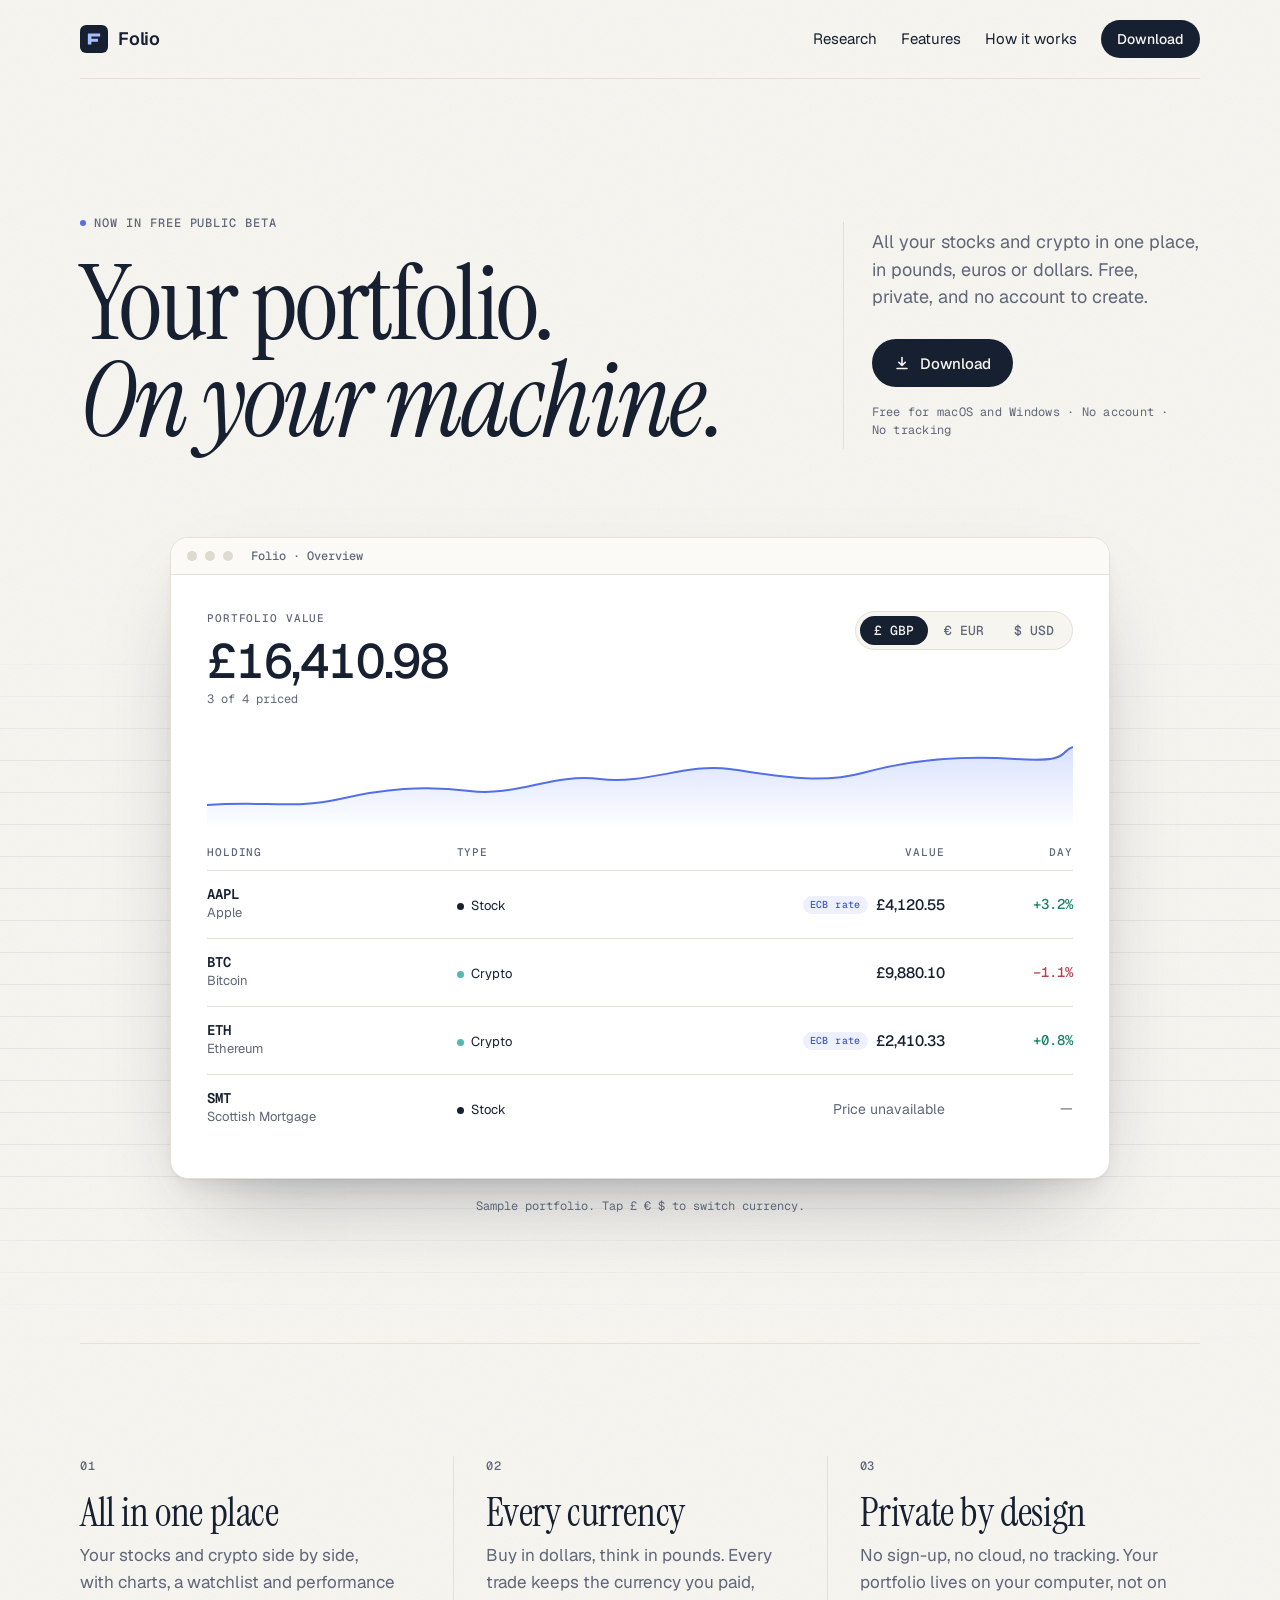
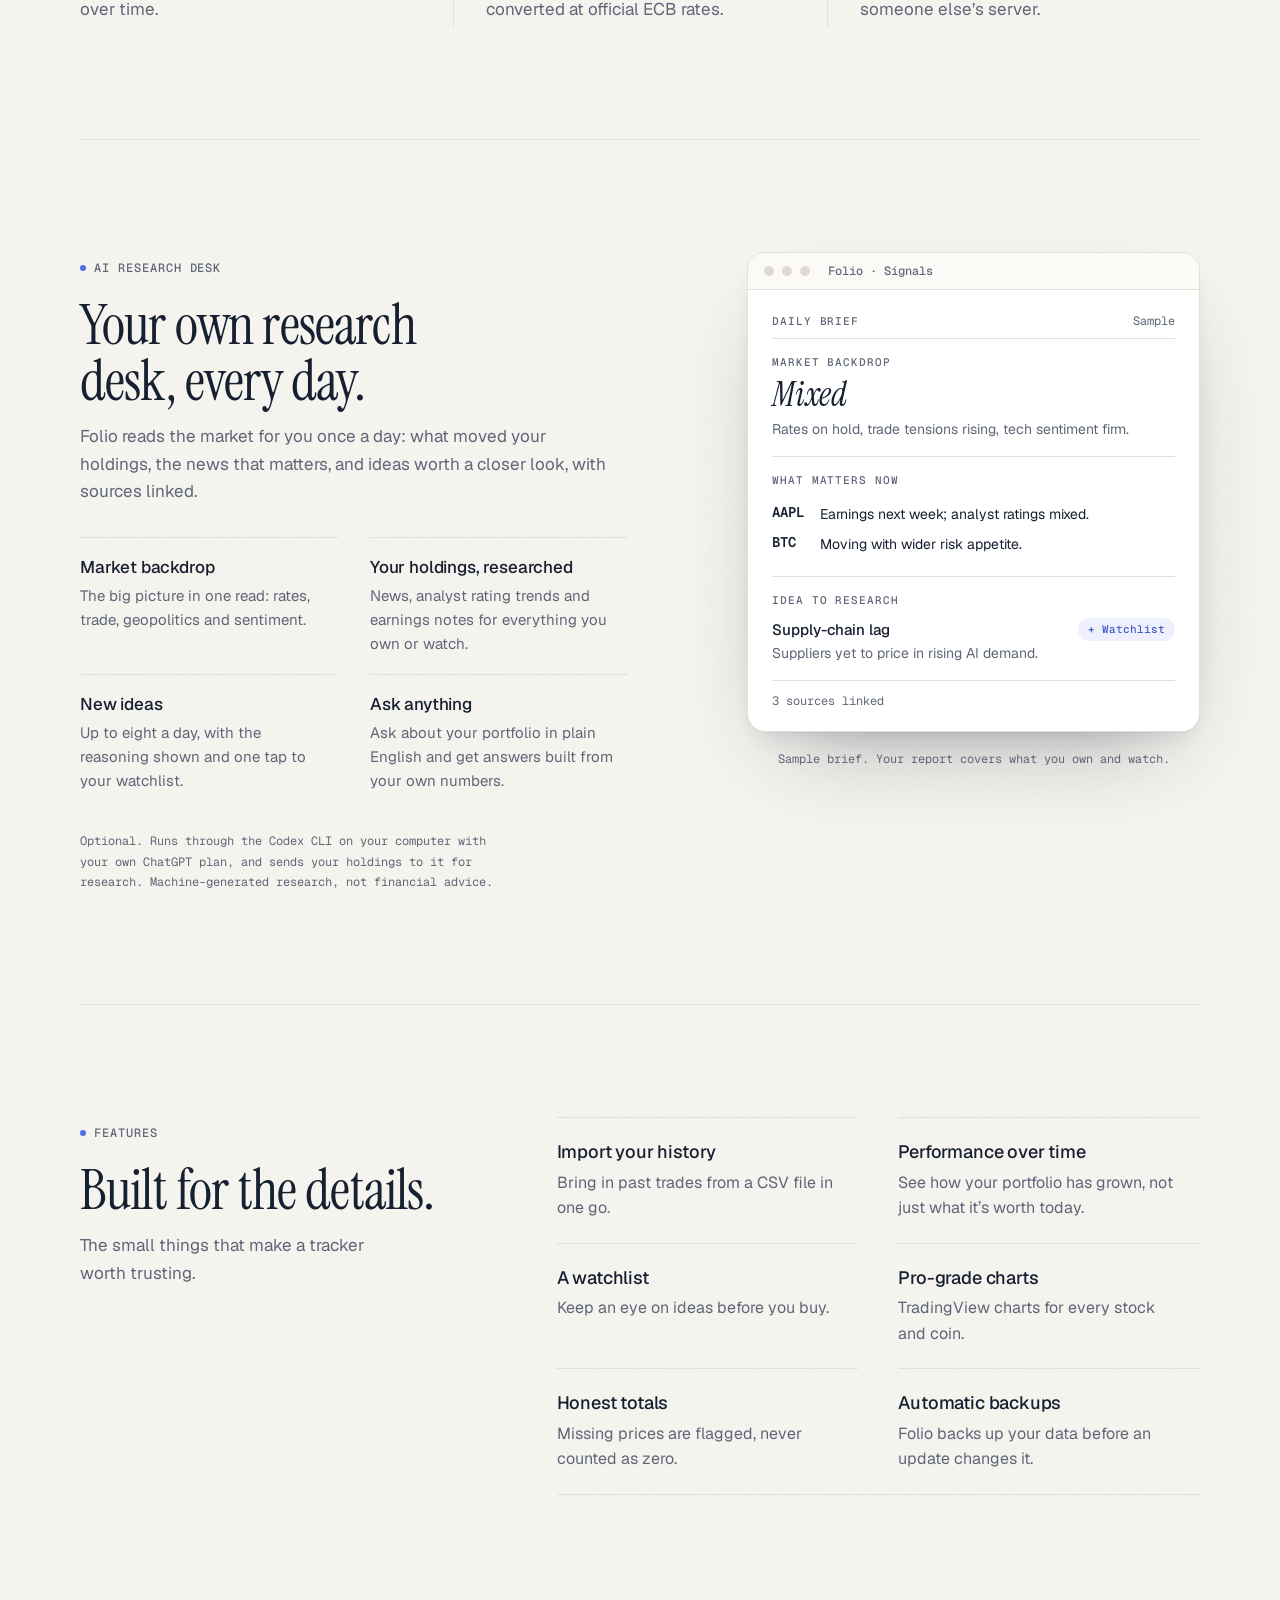
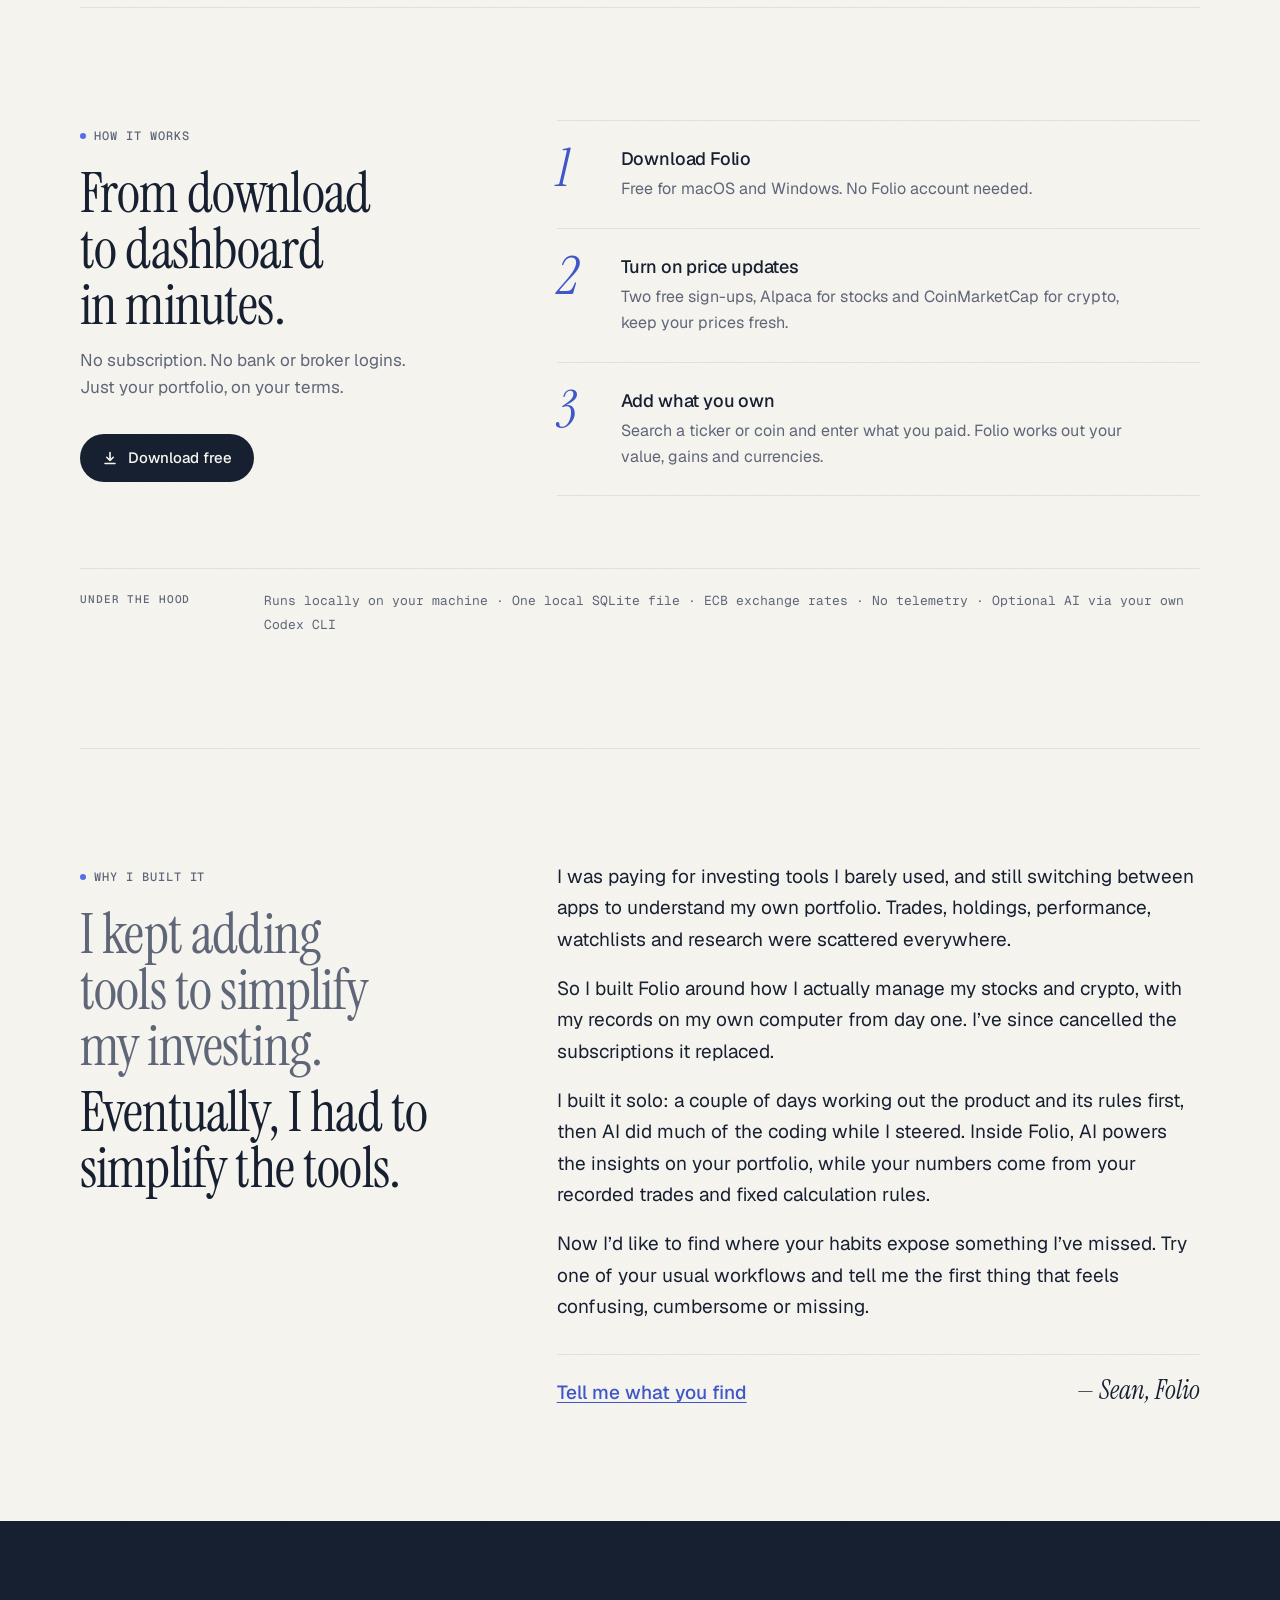
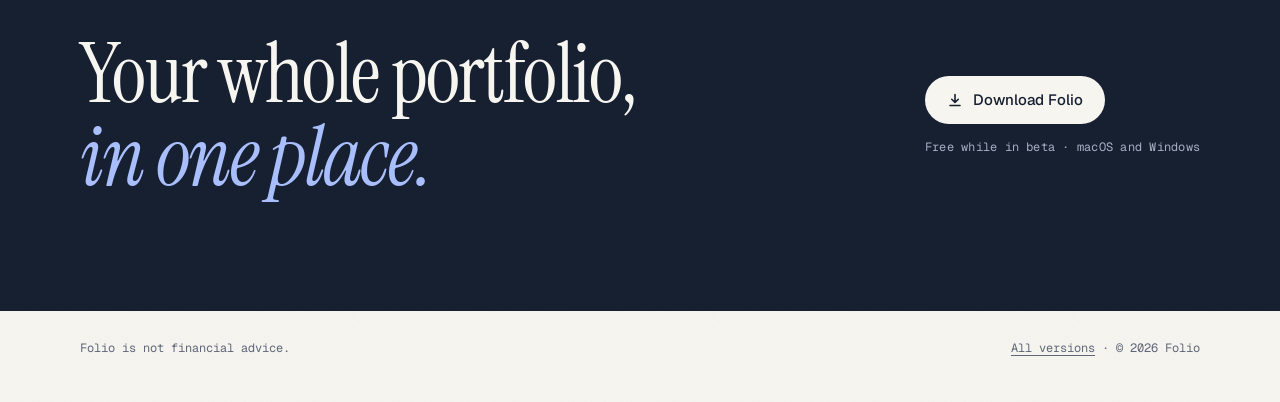
==== index.html @ 6aa5f730 "Add Folio website" ====
<!doctype html>
<html lang="en">
  <head>
    <meta charset="utf-8" />
    <meta name="viewport" content="width=device-width, initial-scale=1" />
    <title>Folio · Free stock and crypto portfolio tracker</title>
    <meta
      name="description"
      content="Track all your stocks and crypto in one place, in pounds, euros or dollars, with optional daily AI research. A free, private desktop app for macOS and Windows. No account needed."
    />
    <meta name="theme-color" content="#f7f5f0" />
    <meta property="og:type" content="website" />
    <meta
      property="og:title"
      content="Folio · Free stock and crypto portfolio tracker"
    />
    <meta
      property="og:description"
      content="All your stocks and crypto in one place, in pounds, euros or dollars. Free, private, and no account to create."
    />
    <link rel="icon" href="assets/icon.svg" type="image/svg+xml" />
    <link rel="apple-touch-icon" href="assets/icon-192.png" />
    <link
      rel="preload"
      href="assets/fonts/instrument-serif-400.woff2"
      as="font"
      type="font/woff2"
      crossorigin
    />
    <link rel="stylesheet" href="assets/site.css" />
    <script type="module" src="assets/site.js"></script>
  </head>
  <body>
    <a class="skip" href="#main">Skip to content</a>

    <header class="wrap nav">
      <a class="brand" href="./" aria-label="Folio home">
        <svg viewBox="0 0 512 512" aria-hidden="true">
          <rect width="512" height="512" rx="112" fill="#172031" />
          <path d="M144 356V156h224v56H208v40h120v56H208v48z" fill="#a9befd" />
        </svg>
        <span>Folio</span>
      </a>
      <nav class="nav-links" aria-label="Main">
        <a class="nav-optional" href="#research">Research</a>
        <a class="nav-optional" href="#features">Features</a>
        <a href="#how">How it works</a>
        <a class="btn btn-sm" href="download/">Download</a>
      </nav>
    </header>

    <main id="main">
      <section class="wrap hero" aria-labelledby="hero-title">
        <div class="hero-copy">
          <p class="eyebrow">Now in free public beta</p>
          <h1 class="hero-title" id="hero-title">
            Your portfolio.<br /><em>On your machine.</em>
          </h1>
        </div>
        <div class="hero-side">
          <p class="lede">
            All your stocks and crypto in one place, in pounds, euros or
            dollars. Free, private, and no account to create.
          </p>
          <div data-cta>
            <div class="cta">
              <a class="btn" href="download/" data-cta-primary>
                <svg viewBox="0 0 16 16" aria-hidden="true">
                  <path d="M8 2.5v8m0 0 3.25-3.25M8 10.5 4.75 7.25M3 13.5h10" />
                </svg>
                <span data-cta-label>Download</span>
              </a>
              <a class="cta-alt" href="download/" data-cta-alt hidden
                >Also on Windows</a
              >
            </div>
            <p class="cta-note">
              Free for macOS and Windows · No account · No tracking
            </p>
            <p class="cta-hint" data-cta-hint="mac" hidden>
              Downloading. The first time, macOS asks you to confirm.
              <a href="download/#first-launch">See how</a>
            </p>
            <p class="cta-hint" data-cta-hint="windows" hidden>
              Downloading. The first time, Windows asks you to confirm.
              <a href="download/#first-launch">See how</a>
            </p>
          </div>
          <p class="mobile-note" data-mobile-note hidden>
            Folio is a desktop app. Open this page on your Mac or PC to
            download.
          </p>
        </div>
      </section>

      <section
        class="showcase"
        aria-label="Folio overview with a sample portfolio"
      >
        <div class="wrap">
          <figure class="figure" data-replica>
            <div class="replica">
              <div class="replica-bar" aria-hidden="true">
                <i></i><i></i><i></i><span>Folio · Overview</span>
              </div>
              <div class="replica-body">
                <div class="replica-head">
                  <div>
                    <p class="label">Portfolio value</p>
                    <p class="total" data-total aria-live="polite">
                      £16,410.98
                    </p>
                    <p class="priced">3 of 4 priced</p>
                  </div>
                  <div
                    class="switch"
                    role="group"
                    aria-label="Display currency"
                    data-switch
                    hidden
                  >
                    <button
                      type="button"
                      data-currency="GBP"
                      aria-pressed="true"
                    >
                      £ GBP
                    </button>
                    <button
                      type="button"
                      data-currency="EUR"
                      aria-pressed="false"
                    >
                      € EUR
                    </button>
                    <button
                      type="button"
                      data-currency="USD"
                      aria-pressed="false"
                    >
                      $ USD
                    </button>
                  </div>
                </div>
                <svg
                  class="spark"
                  viewBox="0 0 600 96"
                  preserveAspectRatio="none"
                  aria-hidden="true"
                >
                  <defs>
                    <linearGradient id="spark-fill" x1="0" y1="0" x2="0" y2="1">
                      <stop
                        offset="0"
                        stop-color="#a9befd"
                        stop-opacity="0.45"
                      />
                      <stop offset="1" stop-color="#a9befd" stop-opacity="0" />
                    </linearGradient>
                  </defs>
                  <path
                    d="M0 72 C40 68 62 76 92 66 S150 52 182 58 S240 40 272 46 S332 30 362 36 S424 52 454 40 S520 22 560 26 S590 18 600 14 L600 96 L0 96 Z"
                    fill="url(#spark-fill)"
                  />
                  <path
                    class="spark-line"
                    d="M0 72 C40 68 62 76 92 66 S150 52 182 58 S240 40 272 46 S332 30 362 36 S424 52 454 40 S520 22 560 26 S590 18 600 14"
                  />
                </svg>
                <table class="holdings">
                  <caption class="visually-hidden">
                    Sample holdings
                  </caption>
                  <thead>
                    <tr>
                      <th scope="col">Holding</th>
                      <th scope="col" class="col-type">Type</th>
                      <th scope="col" class="num">Value</th>
                      <th scope="col" class="num">Day</th>
                    </tr>
                  </thead>
                  <tbody>
                    <tr data-row data-gbp="4120.55" data-paid="USD">
                      <td>
                        <span class="sym">AAPL</span
                        ><span class="name">Apple</span>
                      </td>
                      <td class="col-type"><span class="badge">Stock</span></td>
                      <td class="num">
                        <span class="ecb" data-ecb>ECB rate</span
                        ><span class="value" data-value>£4,120.55</span>
                      </td>
                      <td class="num up">+3.2%</td>
                    </tr>
                    <tr data-row data-gbp="9880.10" data-paid="GBP">
                      <td>
                        <span class="sym">BTC</span
                        ><span class="name">Bitcoin</span>
                      </td>
                      <td class="col-type">
                        <span class="badge crypto">Crypto</span>
                      </td>
                      <td class="num">
                        <span class="ecb" data-ecb hidden>ECB rate</span
                        ><span class="value" data-value>£9,880.10</span>
                      </td>
                      <td class="num down">−1.1%</td>
                    </tr>
                    <tr data-row data-gbp="2410.33" data-paid="EUR">
                      <td>
                        <span class="sym">ETH</span
                        ><span class="name">Ethereum</span>
                      </td>
                      <td class="col-type">
                        <span class="badge crypto">Crypto</span>
                      </td>
                      <td class="num">
                        <span class="ecb" data-ecb>ECB rate</span
                        ><span class="value" data-value>£2,410.33</span>
                      </td>
                      <td class="num up">+0.8%</td>
                    </tr>
                    <tr data-row data-paid="GBP">
                      <td>
                        <span class="sym">SMT</span
                        ><span class="name">Scottish Mortgage</span>
                      </td>
                      <td class="col-type"><span class="badge">Stock</span></td>
                      <td class="num">
                        <span class="unknown">Price unavailable</span>
                      </td>
                      <td class="num muted">—</td>
                    </tr>
                  </tbody>
                </table>
              </div>
            </div>
            <figcaption class="caption">
              Sample portfolio. Tap £ € $ to switch currency.
            </figcaption>
          </figure>
        </div>
      </section>

      <section class="wrap section" aria-labelledby="why-title">
        <h2 class="visually-hidden" id="why-title">Why Folio</h2>
        <div class="entries">
          <article class="entry">
            <p class="entry-num">01</p>
            <h3>All in one place</h3>
            <p>
              Your stocks and crypto side by side, with charts, a watchlist and
              performance over time.
            </p>
          </article>
          <article class="entry">
            <p class="entry-num">02</p>
            <h3>Every currency</h3>
            <p>
              Buy in dollars, think in pounds. Every trade keeps the currency
              you paid, converted at official ECB rates.
            </p>
          </article>
          <article class="entry">
            <p class="entry-num">03</p>
            <h3>Private by design</h3>
            <p>
              No sign-up, no cloud, no tracking. Your portfolio lives on your
              computer, not on someone else’s server.
            </p>
          </article>
        </div>
      </section>

      <section
        class="wrap section research"
        id="research"
        aria-labelledby="research-title"
      >
        <div class="research-copy">
          <p class="eyebrow">AI research desk</p>
          <h2 class="section-title" id="research-title">
            Your own research desk, every day.
          </h2>
          <p class="section-lede">
            Folio reads the market for you once a day: what moved your holdings,
            the news that matters, and ideas worth a closer look, with sources
            linked.
          </p>
          <ul class="research-points">
            <li>
              <h3>Market backdrop</h3>
              <p>
                The big picture in one read: rates, trade, geopolitics and
                sentiment.
              </p>
            </li>
            <li>
              <h3>Your holdings, researched</h3>
              <p>
                News, analyst rating trends and earnings notes for everything
                you own or watch.
              </p>
            </li>
            <li>
              <h3>New ideas</h3>
              <p>
                Up to eight a day, with the reasoning shown and one tap to your
                watchlist.
              </p>
            </li>
            <li>
              <h3>Ask anything</h3>
              <p>
                Ask about your portfolio in plain English and get answers built
                from your own numbers.
              </p>
            </li>
          </ul>
          <p class="research-note">
            Optional. Runs through the Codex CLI on your computer with your own
            ChatGPT plan, and sends your holdings to it for research.
            Machine-generated research, not financial advice.
          </p>
        </div>
        <figure class="brief">
          <div class="replica">
            <div class="replica-bar" aria-hidden="true">
              <i></i><i></i><i></i><span>Folio · Signals</span>
            </div>
            <div class="brief-body">
              <div class="brief-head">
                <p class="label">Daily brief</p>
                <p class="brief-tag">Sample</p>
              </div>
              <div class="brief-block">
                <p class="label">Market backdrop</p>
                <p class="brief-regime">Mixed</p>
                <p class="brief-text">
                  Rates on hold, trade tensions rising, tech sentiment firm.
                </p>
              </div>
              <div class="brief-block">
                <p class="label">What matters now</p>
                <ul class="brief-list">
                  <li>
                    <span class="sym">AAPL</span
                    ><span>Earnings next week; analyst ratings mixed.</span>
                  </li>
                  <li>
                    <span class="sym">BTC</span
                    ><span>Moving with wider risk appetite.</span>
                  </li>
                </ul>
              </div>
              <div class="brief-block">
                <p class="label">Idea to research</p>
                <div class="brief-idea">
                  <div>
                    <p class="brief-idea-title">Supply-chain lag</p>
                    <p class="brief-text">
                      Suppliers yet to price in rising AI demand.
                    </p>
                  </div>
                  <span class="brief-add">+ Watchlist</span>
                </div>
              </div>
              <p class="brief-sources">3 sources linked</p>
            </div>
          </div>
          <figcaption class="caption">
            Sample brief. Your report covers what you own and watch.
          </figcaption>
        </figure>
      </section>

      <section
        class="wrap section split"
        id="features"
        aria-labelledby="features-title"
      >
        <div class="split-head">
          <p class="eyebrow">Features</p>
          <h2 class="section-title" id="features-title">
            Built for the details.
          </h2>
          <p class="section-lede">
            The small things that make a tracker worth trusting.
          </p>
        </div>
        <ul class="features split-body">
          <li>
            <h3>Import your history</h3>
            <p>Bring in past trades from a CSV file in one go.</p>
          </li>
          <li>
            <h3>Performance over time</h3>
            <p>
              See how your portfolio has grown, not just what it’s worth today.
            </p>
          </li>
          <li>
            <h3>A watchlist</h3>
            <p>Keep an eye on ideas before you buy.</p>
          </li>
          <li>
            <h3>Pro-grade charts</h3>
            <p>TradingView charts for every stock and coin.</p>
          </li>
          <li>
            <h3>Honest totals</h3>
            <p>Missing prices are flagged, never counted as zero.</p>
          </li>
          <li>
            <h3>Automatic backups</h3>
            <p>Folio backs up your data before an update changes it.</p>
          </li>
        </ul>
      </section>

      <section class="wrap section split" id="how" aria-labelledby="how-title">
        <div class="split-head">
          <p class="eyebrow">How it works</p>
          <h2 class="section-title" id="how-title">
            From download to dashboard in minutes.
          </h2>
          <p class="section-lede">
            No subscription. No bank or broker logins. Just your portfolio, on
            your terms.
          </p>
          <a class="btn how-cta" href="download/">
            <svg viewBox="0 0 16 16" aria-hidden="true">
              <path d="M8 2.5v8m0 0 3.25-3.25M8 10.5 4.75 7.25M3 13.5h10" />
            </svg>
            Download free
          </a>
        </div>
        <ol class="how-steps split-body">
          <li>
            <span class="how-num" aria-hidden="true">1</span>
            <div>
              <h3>Download Folio</h3>
              <p>Free for macOS and Windows. No Folio account needed.</p>
            </div>
          </li>
          <li>
            <span class="how-num" aria-hidden="true">2</span>
            <div>
              <h3>Turn on price updates</h3>
              <p>
                Two free sign-ups, Alpaca for stocks and CoinMarketCap for
                crypto, keep your prices fresh.
              </p>
            </div>
          </li>
          <li>
            <span class="how-num" aria-hidden="true">3</span>
            <div>
              <h3>Add what you own</h3>
              <p>
                Search a ticker or coin and enter what you paid. Folio works out
                your value, gains and currencies.
              </p>
            </div>
          </li>
        </ol>
        <p class="hood">
          <span class="label">Under the hood</span>
          <span>
            Runs locally on your machine · One local SQLite file · ECB exchange
            rates · No telemetry · Optional AI via your own Codex CLI
          </span>
        </p>
      </section>

      <section
        class="wrap section split story"
        id="story"
        aria-labelledby="story-title"
      >
        <div class="split-head">
          <p class="eyebrow">Why I built it</p>
          <h2 class="section-title story-title" id="story-title">
            <span class="story-lead"
              >I kept adding tools to simplify my investing.</span
            >
            Eventually, I had to simplify the tools.
          </h2>
        </div>
        <div class="split-body story-body">
          <p>
            I was paying for investing tools I barely used, and still switching
            between apps to understand my own portfolio. Trades, holdings,
            performance, watchlists and research were scattered everywhere.
          </p>
          <p>
            So I built Folio around how I actually manage my stocks and crypto,
            with my records on my own computer from day one. I’ve since
            cancelled the subscriptions it replaced.
          </p>
          <p>
            I built it solo: a couple of days working out the product and its
            rules first, then AI did much of the coding while I steered. Inside
            Folio, AI powers the insights on your portfolio, while your numbers
            come from your recorded trades and fixed calculation rules.
          </p>
          <p>
            Now I’d like to find where your habits expose something I’ve missed.
            Try one of your usual workflows and tell me the first thing that
            feels confusing, cumbersome or missing.
          </p>
          <p class="story-sign">
            <a
              class="story-link"
              href="https://github.com/Chee19/folio-release/issues/new"
              >Tell me what you find</a
            >
            <span>— Sean, Folio</span>
          </p>
        </div>
      </section>

      <section class="band" aria-labelledby="band-title">
        <div class="wrap band-inner">
          <h2 id="band-title">
            Your whole portfolio,<br /><em>in one place.</em>
          </h2>
          <div class="band-cta">
            <a class="btn btn-light" href="download/">
              <svg viewBox="0 0 16 16" aria-hidden="true">
                <path d="M8 2.5v8m0 0 3.25-3.25M8 10.5 4.75 7.25M3 13.5h10" />
              </svg>
              Download Folio
            </a>
            <p class="band-note">Free while in beta · macOS and Windows</p>
          </div>
        </div>
      </section>
    </main>

    <footer class="wrap footer">
      <p>Folio is not financial advice.</p>
      <p>
        <a href="https://github.com/Chee19/folio-release/releases"
          >All versions</a
        >
        <span aria-hidden="true"> · </span>© 2026 Folio
      </p>
    </footer>
  </body>
</html>
---- assets/site.css ----
@font-face {
  font-family: "Instrument Serif";
  src: url("fonts/instrument-serif-400.woff2") format("woff2");
  font-weight: 400;
  font-style: normal;
  font-display: swap;
}

@font-face {
  font-family: "Instrument Serif";
  src: url("fonts/instrument-serif-400-italic.woff2") format("woff2");
  font-weight: 400;
  font-style: italic;
  font-display: swap;
}

@font-face {
  font-family: "Geist";
  src: url("fonts/geist-variable.woff2") format("woff2");
  font-weight: 100 900;
  font-style: normal;
  font-display: swap;
}

@font-face {
  font-family: "Geist Mono";
  src: url("fonts/geist-mono-variable.woff2") format("woff2");
  font-weight: 100 900;
  font-style: normal;
  font-display: swap;
}

:root {
  --paper: #f7f5f0;
  --card: #ffffff;
  --ink: #172031;
  --ink-soft: #222d44;
  --muted: #5e6678;
  --rule: #e4e0d6;
  --accent: #546fe5;
  --accent-ink: #3f57c7;
  --accent-soft: #a9befd;
  --accent-tint: #eef1fd;
  --gain: #17846a;
  --loss: #b8404f;
  --crypto: #52b8b0;
  --on-ink-muted: #a7b0c2;
  --serif: "Instrument Serif", "Iowan Old Style", Georgia, serif;
  --sans:
    "Geist", ui-sans-serif, system-ui, -apple-system, "Segoe UI", sans-serif;
  --mono: "Geist Mono", ui-monospace, "SF Mono", Menlo, Consolas, monospace;
}

*,
*::before,
*::after {
  box-sizing: border-box;
}

[hidden] {
  display: none !important;
}

html {
  -webkit-text-size-adjust: 100%;
  scroll-behavior: smooth;
}

body {
  margin: 0;
  color: var(--ink);
  background-color: var(--paper);
  /* Faint paper grain as inline SVG so nothing loads from elsewhere. */
  background-image: url("data:image/svg+xml,%3Csvg xmlns='http://www.w3.org/2000/svg' width='180' height='180'%3E%3Cfilter id='n'%3E%3CfeTurbulence type='fractalNoise' baseFrequency='0.85' numOctaves='3' stitchTiles='stitch'/%3E%3CfeColorMatrix type='saturate' values='0'/%3E%3C/filter%3E%3Crect width='100%25' height='100%25' filter='url(%23n)' opacity='0.05'/%3E%3C/svg%3E");
  font: 400 17px/1.6 var(--sans);
  -webkit-font-smoothing: antialiased;
  text-rendering: optimizeLegibility;
}

h1,
h2,
h3,
p,
figure {
  margin: 0;
}

::selection {
  background: var(--accent-soft);
  color: var(--ink);
}

a {
  color: var(--accent-ink);
  text-decoration-thickness: 1px;
  text-underline-offset: 3px;
}

a:hover {
  color: var(--ink);
}

:focus-visible {
  outline: 2px solid var(--accent);
  outline-offset: 3px;
  border-radius: 6px;
}

.wrap {
  width: min(1120px, 100% - 48px);
  margin-inline: auto;
}

.visually-hidden {
  position: absolute;
  width: 1px;
  height: 1px;
  overflow: hidden;
  clip: rect(0 0 0 0);
  white-space: nowrap;
}

.skip {
  position: absolute;
  top: -64px;
  left: 16px;
  z-index: 10;
  padding: 10px 14px;
  border-radius: 10px;
  background: var(--ink);
  color: var(--paper);
  text-decoration: none;
}

.skip:focus {
  top: 16px;
}

/* Navigation */

.nav {
  display: flex;
  align-items: center;
  justify-content: space-between;
  gap: 16px;
  padding: 20px 0;
  border-bottom: 1px solid var(--rule);
}

.brand {
  display: inline-flex;
  align-items: center;
  gap: 10px;
  color: var(--ink);
  font-size: 18px;
  font-weight: 600;
  letter-spacing: -0.01em;
  text-decoration: none;
}

.brand svg {
  width: 28px;
  height: 28px;
}

.nav-links {
  display: flex;
  align-items: center;
  gap: 24px;
}

.nav-links a:not(.btn) {
  color: var(--ink);
  font-size: 15px;
  text-decoration: none;
}

.nav-links a:not(.btn):hover {
  color: var(--accent-ink);
}

/* Buttons and small type */

.btn {
  display: inline-flex;
  align-items: center;
  gap: 10px;
  height: 48px;
  padding: 0 22px;
  border-radius: 999px;
  background: var(--ink);
  color: var(--paper);
  font: 500 15px/1 var(--sans);
  text-decoration: none;
  white-space: nowrap;
  transition:
    transform 0.2s ease,
    background-color 0.2s ease;
}

.btn:hover {
  background: var(--ink-soft);
  color: var(--paper);
  transform: translateY(-1px);
}

.btn svg {
  flex: none;
  width: 16px;
  height: 16px;
}

.btn svg path {
  fill: none;
  stroke: currentColor;
  stroke-width: 1.6;
  stroke-linecap: round;
  stroke-linejoin: round;
}

.btn-sm {
  height: 38px;
  padding: 0 16px;
  font-size: 14px;
}

.btn-light {
  background: var(--paper);
  color: var(--ink);
}

.btn-light:hover {
  background: var(--card);
  color: var(--ink);
}

.eyebrow {
  display: inline-flex;
  align-items: center;
  gap: 8px;
  color: var(--muted);
  font: 500 12px/1 var(--mono);
  letter-spacing: 0.08em;
  text-transform: uppercase;
}

.eyebrow::before {
  content: "";
  width: 6px;
  height: 6px;
  border-radius: 50%;
  background: var(--accent);
}

.label {
  color: var(--muted);
  font: 500 11px/1.4 var(--mono);
  letter-spacing: 0.08em;
  text-transform: uppercase;
}

.ext {
  width: 10px;
  height: 10px;
  margin-left: 5px;
}

.ext path {
  fill: none;
  stroke: currentColor;
  stroke-width: 1.4;
  stroke-linecap: round;
  stroke-linejoin: round;
}

/* Hero */

.hero {
  display: grid;
  grid-template-columns: repeat(12, minmax(0, 1fr));
  column-gap: 24px;
  align-items: end;
  padding: clamp(56px, 10vw, 128px) 0 clamp(48px, 7vw, 88px);
}

.hero-copy {
  grid-column: 1 / span 8;
}

.hero-title {
  margin-top: 22px;
  font: 400 clamp(46px, 8.2vw, 112px) / 0.92 var(--serif);
  letter-spacing: -0.025em;
}

.hero-title em {
  font-style: italic;
}

.hero-side {
  grid-column: 9 / -1;
  padding: 6px 0 10px 28px;
  border-left: 1px solid var(--rule);
}

.lede {
  margin-bottom: 28px;
  color: var(--muted);
  font-size: 18px;
  line-height: 1.55;
}

.cta {
  display: flex;
  flex-wrap: wrap;
  align-items: center;
  gap: 12px 20px;
}

.cta-alt {
  color: var(--ink);
  font-size: 15px;
}

.cta-note {
  margin-top: 16px;
  color: var(--muted);
  font: 400 12px/1.5 var(--mono);
  letter-spacing: 0.02em;
}

.cta-hint {
  margin-top: 14px;
  color: var(--muted);
  font-size: 14px;
}

.mobile-note {
  margin-top: 24px;
  padding: 14px 16px;
  border: 1px solid var(--rule);
  border-radius: 12px;
  background: var(--card);
  font-size: 15px;
}

/* Replica */

.showcase {
  position: relative;
  padding-bottom: clamp(72px, 10vw, 128px);
}

.showcase::before {
  content: "";
  position: absolute;
  inset: 96px 0 0;
  background: repeating-linear-gradient(
    to bottom,
    transparent 0 31px,
    rgba(23, 32, 49, 0.07) 31px 32px
  );
  -webkit-mask-image: linear-gradient(
    to bottom,
    transparent,
    #000 20%,
    #000 75%,
    transparent
  );
  mask-image: linear-gradient(
    to bottom,
    transparent,
    #000 20%,
    #000 75%,
    transparent
  );
  pointer-events: none;
}

.figure {
  position: relative;
  max-width: 940px;
  margin: 0 auto;
}

.replica {
  overflow: hidden;
  border: 1px solid var(--rule);
  border-radius: 18px;
  background: var(--card);
  box-shadow:
    0 1px 0 rgba(23, 32, 49, 0.04),
    0 12px 24px -12px rgba(23, 32, 49, 0.14),
    0 40px 90px -40px rgba(23, 32, 49, 0.4);
}

.replica-bar {
  display: flex;
  align-items: center;
  gap: 8px;
  padding: 12px 16px;
  border-bottom: 1px solid var(--rule);
  background: #fbfaf7;
}

.replica-bar i {
  width: 10px;
  height: 10px;
  border-radius: 50%;
  background: #dedad0;
}

.replica-bar span {
  margin-left: 10px;
  color: var(--muted);
  font: 500 12px/1 var(--mono);
}

.replica-body {
  padding: clamp(20px, 4vw, 36px);
}

.replica-head {
  display: flex;
  flex-wrap: wrap;
  align-items: flex-start;
  justify-content: space-between;
  gap: 20px;
}

.total {
  margin: 10px 0 8px;
  font: 500 clamp(34px, 5vw, 48px) / 1 var(--sans);
  letter-spacing: -0.025em;
  font-variant-numeric: tabular-nums;
}

.priced {
  color: var(--muted);
  font: 400 12px/1 var(--mono);
}

.switch {
  display: inline-flex;
  gap: 2px;
  padding: 4px;
  border: 1px solid var(--rule);
  border-radius: 999px;
  background: var(--paper);
}

.switch button {
  padding: 8px 14px;
  border: 0;
  border-radius: 999px;
  background: transparent;
  color: var(--muted);
  font: 500 13px/1 var(--mono);
  cursor: pointer;
}

.switch button:hover {
  color: var(--ink);
}

.switch button[aria-pressed="true"] {
  background: var(--ink);
  color: var(--paper);
}

.spark {
  display: block;
  width: 100%;
  height: 96px;
  margin: 28px 0 4px;
}

.spark-line {
  fill: none;
  stroke: var(--accent);
  stroke-width: 2;
  vector-effect: non-scaling-stroke;
}

.holdings {
  width: 100%;
  border-collapse: collapse;
  font-variant-numeric: tabular-nums;
}

.holdings th {
  padding: 14px 0 12px;
  border-bottom: 1px solid var(--rule);
  color: var(--muted);
  font: 500 11px/1 var(--mono);
  letter-spacing: 0.08em;
  text-align: left;
  text-transform: uppercase;
}

.holdings td {
  padding: 14px 0;
  border-bottom: 1px solid var(--rule);
  vertical-align: middle;
}

.holdings tbody tr:last-child td {
  border-bottom: 0;
}

.holdings .num {
  padding-left: 16px;
  text-align: right;
}

.sym {
  display: block;
  font: 600 14px/1.3 var(--mono);
}

.name {
  display: block;
  color: var(--muted);
  font-size: 13px;
}

.badge {
  display: inline-flex;
  align-items: center;
  gap: 7px;
  font-size: 13px;
}

.badge::before {
  content: "";
  width: 7px;
  height: 7px;
  border-radius: 50%;
  background: var(--ink);
}

.badge.crypto::before {
  background: var(--crypto);
}

.value {
  font-size: 15px;
  font-weight: 500;
}

.ecb {
  display: inline-block;
  margin-right: 8px;
  padding: 3px 7px;
  border-radius: 999px;
  background: var(--accent-tint);
  color: var(--accent-ink);
  font: 500 10px/1.2 var(--mono);
  letter-spacing: 0.04em;
  vertical-align: 2px;
}

.unknown,
.muted {
  color: var(--muted);
  font-size: 14px;
}

.up,
.down {
  font: 500 14px/1 var(--mono);
}

.up {
  color: var(--gain);
}

.down {
  color: var(--loss);
}

[data-value],
[data-total] {
  transition: opacity 0.16s ease;
}

.is-updating [data-value],
.is-updating [data-total] {
  opacity: 0.2;
}

.caption {
  margin-top: 18px;
  color: var(--muted);
  font: 400 12px/1.5 var(--mono);
  text-align: center;
}

/* Sections */

.section {
  padding: clamp(64px, 9vw, 112px) 0;
  border-top: 1px solid var(--rule);
}

.section-title {
  margin-bottom: 14px;
  font: 400 clamp(38px, 4.6vw, 56px) / 1 var(--serif);
  letter-spacing: -0.015em;
}

.section-lede {
  max-width: 52ch;
  color: var(--muted);
}

/* Progressive: browsers without text-wrap keep normal wrapping. */
.hero-title,
.section-title,
.band h2,
.entry h3 {
  text-wrap: balance;
}

.lede,
.section-lede,
.entry p,
.features p,
.how-steps p {
  text-wrap: pretty;
}

.split {
  display: grid;
  grid-template-columns: repeat(12, minmax(0, 1fr));
  column-gap: 24px;
}

.split-head {
  grid-column: 1 / span 4;
}

.split-body {
  grid-column: 6 / -1;
}

.entries {
  display: grid;
  grid-template-columns: repeat(3, minmax(0, 1fr));
}

.entry {
  padding: 4px 32px 4px 0;
}

.entry + .entry {
  padding-left: 32px;
  border-left: 1px solid var(--rule);
}

.entry-num {
  color: var(--muted);
  font: 500 12px/1 var(--mono);
  letter-spacing: 0.06em;
}

.entry h3 {
  margin: 20px 0 10px;
  font: 400 40px/1 var(--serif);
  letter-spacing: -0.01em;
}

.entry p:last-child {
  max-width: 30ch;
  color: var(--muted);
}

.split-head .eyebrow + .section-title,
.research-copy .eyebrow + .section-title {
  margin-top: 18px;
}

/* Research */

.research {
  display: grid;
  grid-template-columns: repeat(12, minmax(0, 1fr));
  column-gap: 24px;
  align-items: start;
}

.research-copy {
  grid-column: 1 / span 6;
}

.research-points {
  display: grid;
  grid-template-columns: repeat(2, minmax(0, 1fr));
  column-gap: 32px;
  margin: 32px 0 0;
  padding: 0;
  list-style: none;
}

.research-points li {
  padding: 18px 0;
  border-top: 1px solid var(--rule);
}

.research-points h3 {
  margin-bottom: 6px;
  font: 500 17px/1.3 var(--sans);
  letter-spacing: -0.01em;
}

.research-points p {
  color: var(--muted);
  font-size: 15px;
  text-wrap: pretty;
}

.research-note {
  max-width: 62ch;
  margin-top: 20px;
  color: var(--muted);
  font: 400 12px/1.7 var(--mono);
}

.brief {
  grid-column: 8 / -1;
}

.brief-body {
  padding: 24px;
}

.brief-head {
  display: flex;
  align-items: baseline;
  justify-content: space-between;
  margin-bottom: 8px;
}

.brief-tag {
  color: var(--muted);
  font: 400 12px/1 var(--mono);
}

.brief-block {
  padding: 16px 0;
  border-top: 1px solid var(--rule);
}

.brief-regime {
  margin: 8px 0 6px;
  font: italic 400 34px/1 var(--serif);
}

.brief-text {
  color: var(--muted);
  font-size: 14px;
}

.brief-list {
  margin: 10px 0 0;
  padding: 0;
  list-style: none;
}

.brief-list li {
  display: grid;
  grid-template-columns: 48px minmax(0, 1fr);
  padding: 4px 0;
  font-size: 14px;
}

.brief-idea {
  display: flex;
  align-items: flex-start;
  justify-content: space-between;
  gap: 12px;
  margin-top: 10px;
}

.brief-idea-title {
  font-size: 15px;
  font-weight: 500;
}

.brief-add {
  flex: none;
  padding: 5px 10px;
  border-radius: 999px;
  background: var(--accent-tint);
  color: var(--accent-ink);
  font: 500 11px/1.2 var(--mono);
}

.brief-sources {
  padding-top: 14px;
  border-top: 1px solid var(--rule);
  color: var(--muted);
  font: 400 12px/1 var(--mono);
}

/* Features */

.features {
  display: grid;
  grid-template-columns: repeat(2, minmax(0, 1fr));
  column-gap: 40px;
  margin: 0;
  padding: 0;
  border-bottom: 1px solid var(--rule);
  list-style: none;
}

.features li {
  padding: 22px 0;
  border-top: 1px solid var(--rule);
}

.features h3,
.how-steps h3 {
  margin-bottom: 6px;
  font: 500 18px/1.3 var(--sans);
  letter-spacing: -0.01em;
}

.features p,
.how-steps p {
  max-width: 46ch;
  color: var(--muted);
  font-size: 16px;
}

/* How it works */

.how-cta {
  margin-top: 32px;
}

.how-steps {
  margin: 0;
  padding: 0;
  list-style: none;
}

.how-steps li {
  display: grid;
  grid-template-columns: 64px minmax(0, 1fr);
  padding: 26px 0;
  border-top: 1px solid var(--rule);
}

.how-steps li:last-child {
  border-bottom: 1px solid var(--rule);
}

.how-num {
  color: var(--accent-ink);
  font: italic 400 52px/0.85 var(--serif);
}

.hood {
  display: grid;
  grid-column: 1 / -1;
  grid-template-columns: 160px minmax(0, 1fr);
  gap: 24px;
  margin-top: 72px;
  padding-top: 20px;
  border-top: 1px solid var(--rule);
}

.hood .label {
  line-height: 1.9;
}

.hood span:last-child {
  color: var(--muted);
  font: 400 13px/1.8 var(--mono);
}

/* Story */

.story-lead {
  display: block;
  margin-bottom: 10px;
  color: var(--muted);
}

.story-body p {
  max-width: 60ch;
  margin-bottom: 18px;
  font-size: 19px;
  line-height: 1.65;
  text-wrap: pretty;
}

.story-body .story-sign {
  display: flex;
  flex-wrap: wrap;
  align-items: baseline;
  justify-content: space-between;
  gap: 12px 24px;
  margin: 32px 0 0;
  padding-top: 20px;
  border-top: 1px solid var(--rule);
}

.story-link {
  font-weight: 500;
}

.story-sign span {
  font: italic 400 26px/1.2 var(--serif);
}

/* Closing band and footer */

.band {
  background: var(--ink);
  color: var(--paper);
}

.band-inner {
  display: flex;
  flex-wrap: wrap;
  align-items: center;
  justify-content: space-between;
  gap: 28px;
  padding: clamp(64px, 9vw, 112px) 0;
}

.band h2 {
  font: 400 clamp(44px, 6.5vw, 84px) / 1 var(--serif);
  letter-spacing: -0.02em;
}

.band h2 em {
  color: var(--accent-soft);
}

.band-cta {
  display: flex;
  flex-direction: column;
  align-items: flex-start;
  gap: 14px;
}

.band-note {
  color: var(--on-ink-muted);
  font: 400 12px/1.5 var(--mono);
  letter-spacing: 0.02em;
}

.footer {
  display: flex;
  flex-wrap: wrap;
  justify-content: space-between;
  gap: 8px 24px;
  padding: 28px 0 44px;
  color: var(--muted);
  font: 400 12px/1.6 var(--mono);
}

.footer a {
  color: var(--muted);
}

.footer a:hover {
  color: var(--ink);
}

/* Download page */

.page-head {
  padding: clamp(56px, 9vw, 112px) 0 clamp(40px, 6vw, 64px);
}

.page-head h1 {
  margin-bottom: 16px;
  font: 400 clamp(52px, 8.2vw, 104px) / 0.95 var(--serif);
  letter-spacing: -0.025em;
}

.page-head p {
  color: var(--muted);
  font-size: 18px;
}

.downloads {
  display: grid;
  grid-template-columns: repeat(2, minmax(0, 1fr));
  gap: 20px;
  padding-bottom: clamp(64px, 9vw, 112px);
}

.os-card {
  position: relative;
  display: flex;
  flex-direction: column;
  min-height: 240px;
  padding: 32px;
  border: 1px solid var(--rule);
  border-radius: 18px;
  background: var(--card);
}

.os-card.is-recommended {
  border-color: var(--accent);
  box-shadow: 0 0 0 4px var(--accent-tint);
}

.os-card h2 {
  margin-bottom: 8px;
  font: 400 44px/1 var(--serif);
  letter-spacing: -0.01em;
}

.os-detail {
  margin-bottom: 24px;
  color: var(--muted);
  font: 400 13px/1.5 var(--mono);
}

.os-card .btn {
  align-self: flex-start;
  margin-top: auto;
}

.os-tag {
  position: absolute;
  top: 22px;
  right: 24px;
  color: var(--accent-ink);
  font: 500 11px/1 var(--mono);
  letter-spacing: 0.06em;
  text-transform: uppercase;
}

.steps-grid {
  display: grid;
  grid-template-columns: repeat(2, minmax(0, 1fr));
  gap: 56px;
  margin-top: 44px;
}

.steps-grid h3 {
  margin-bottom: 8px;
  font: 400 32px/1 var(--serif);
}

.steps {
  margin: 0;
  padding: 0;
  list-style: none;
  counter-reset: step;
}

/* Not a grid: inline bold labels would each become their own grid cell. */
.steps li {
  position: relative;
  padding: 14px 0 14px 40px;
  border-bottom: 1px solid var(--rule);
  counter-increment: step;
}

.steps li::before {
  content: counter(step, decimal-leading-zero);
  position: absolute;
  top: 14px;
  left: 0;
  color: var(--muted);
  font: 500 12px/1.9 var(--mono);
}

.aside {
  margin-top: 16px;
  color: var(--muted);
  font-size: 15px;
}

.terminal {
  margin-top: 18px;
  border: 1px solid var(--rule);
  border-radius: 12px;
  background: var(--card);
}

.terminal summary {
  display: flex;
  justify-content: space-between;
  padding: 14px 16px;
  cursor: pointer;
  font-size: 15px;
  list-style: none;
}

.terminal summary::-webkit-details-marker {
  display: none;
}

.terminal summary::after {
  content: "+";
  color: var(--muted);
  font-family: var(--mono);
}

.terminal[open] summary::after {
  content: "\2212";
}

.terminal pre {
  margin: 0 16px;
  padding: 14px 16px;
  overflow-x: auto;
  border-radius: 10px;
  background: var(--ink);
  color: var(--paper);
  font: 400 13px/1.5 var(--mono);
}

.terminal p {
  margin: 12px 16px 16px;
  color: var(--muted);
  font-size: 14px;
}

.keys {
  margin: 0 0 20px;
  padding: 0;
  list-style: none;
}

.keys li {
  display: grid;
  grid-template-columns: 112px minmax(0, 1fr);
  gap: 24px;
  padding: 16px 0;
  border-bottom: 1px solid var(--rule);
}

.keys li:first-child {
  border-top: 1px solid var(--rule);
}

.keys .label {
  line-height: 1.9;
}

.more {
  margin-top: 20px;
}

/* Responsive */

@media (max-width: 900px) {
  .hero-copy,
  .hero-side,
  .split-head,
  .split-body {
    grid-column: 1 / -1;
  }

  .hero-side {
    margin-top: 32px;
    padding: 0;
    border-left: 0;
  }

  .split-body {
    margin-top: 28px;
  }

  .research-copy,
  .brief {
    grid-column: 1 / -1;
  }

  .brief {
    margin-top: 44px;
  }
}

@media (max-width: 820px) {
  .entries {
    grid-template-columns: 1fr;
  }

  .entry,
  .entry + .entry {
    padding: 28px 0;
    border-left: 0;
  }

  .entry:first-child {
    padding-top: 0;
  }

  .entry + .entry {
    border-top: 1px solid var(--rule);
  }
}

@media (max-width: 720px) {
  .downloads,
  .steps-grid {
    grid-template-columns: 1fr;
  }

  .steps-grid {
    gap: 40px;
  }

  .nav-links {
    gap: 16px;
  }
}

@media (max-width: 640px) {
  .col-type {
    display: none;
  }

  .ecb {
    display: block;
    width: fit-content;
    margin: 0 0 4px auto;
  }

  .keys li,
  .hood {
    grid-template-columns: 1fr;
    gap: 4px;
  }

  .features,
  .research-points {
    grid-template-columns: 1fr;
  }
}

/* Three text links plus the button overflow a phone-width bar. */
@media (max-width: 560px) {
  .nav-optional {
    display: none;
  }
}

@media (prefers-reduced-motion: reduce) {
  html {
    scroll-behavior: auto;
  }

  .btn,
  [data-value],
  [data-total] {
    transition: none;
  }

  .btn:hover {
    transform: none;
  }
}
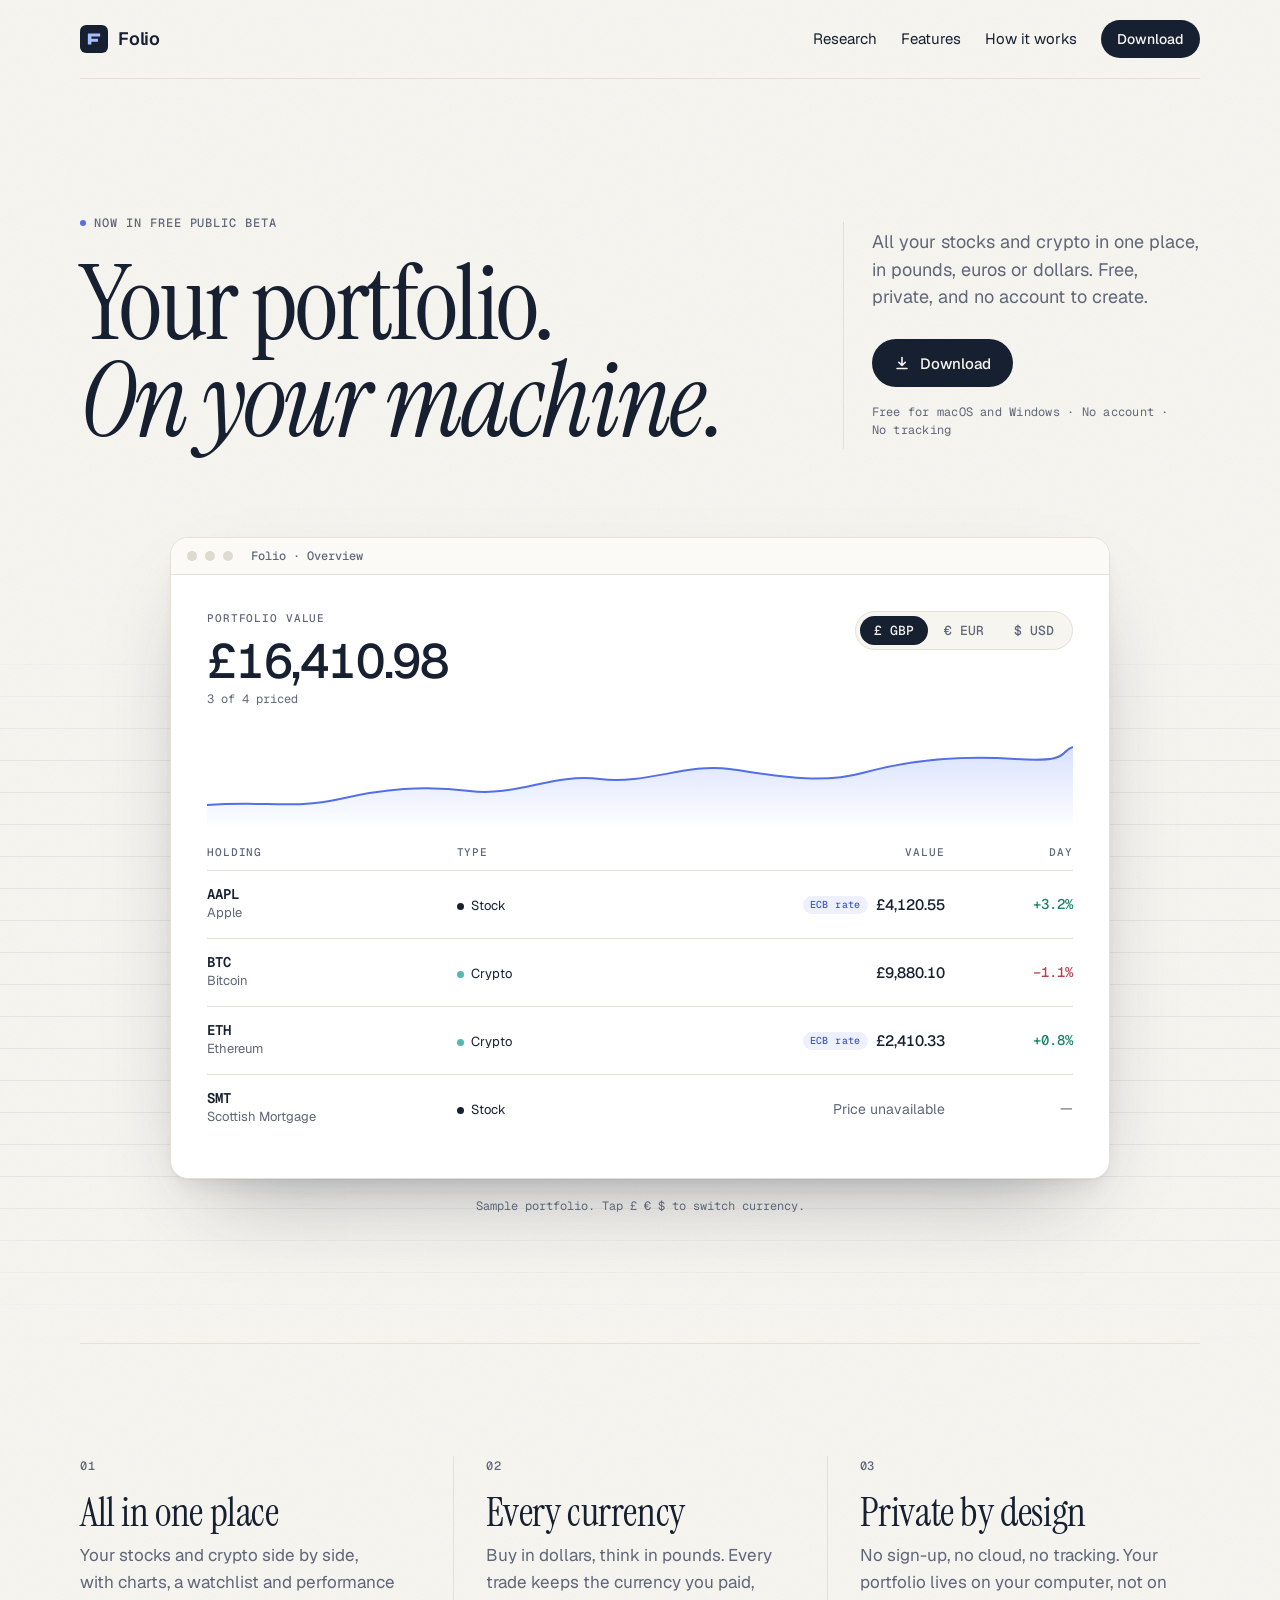
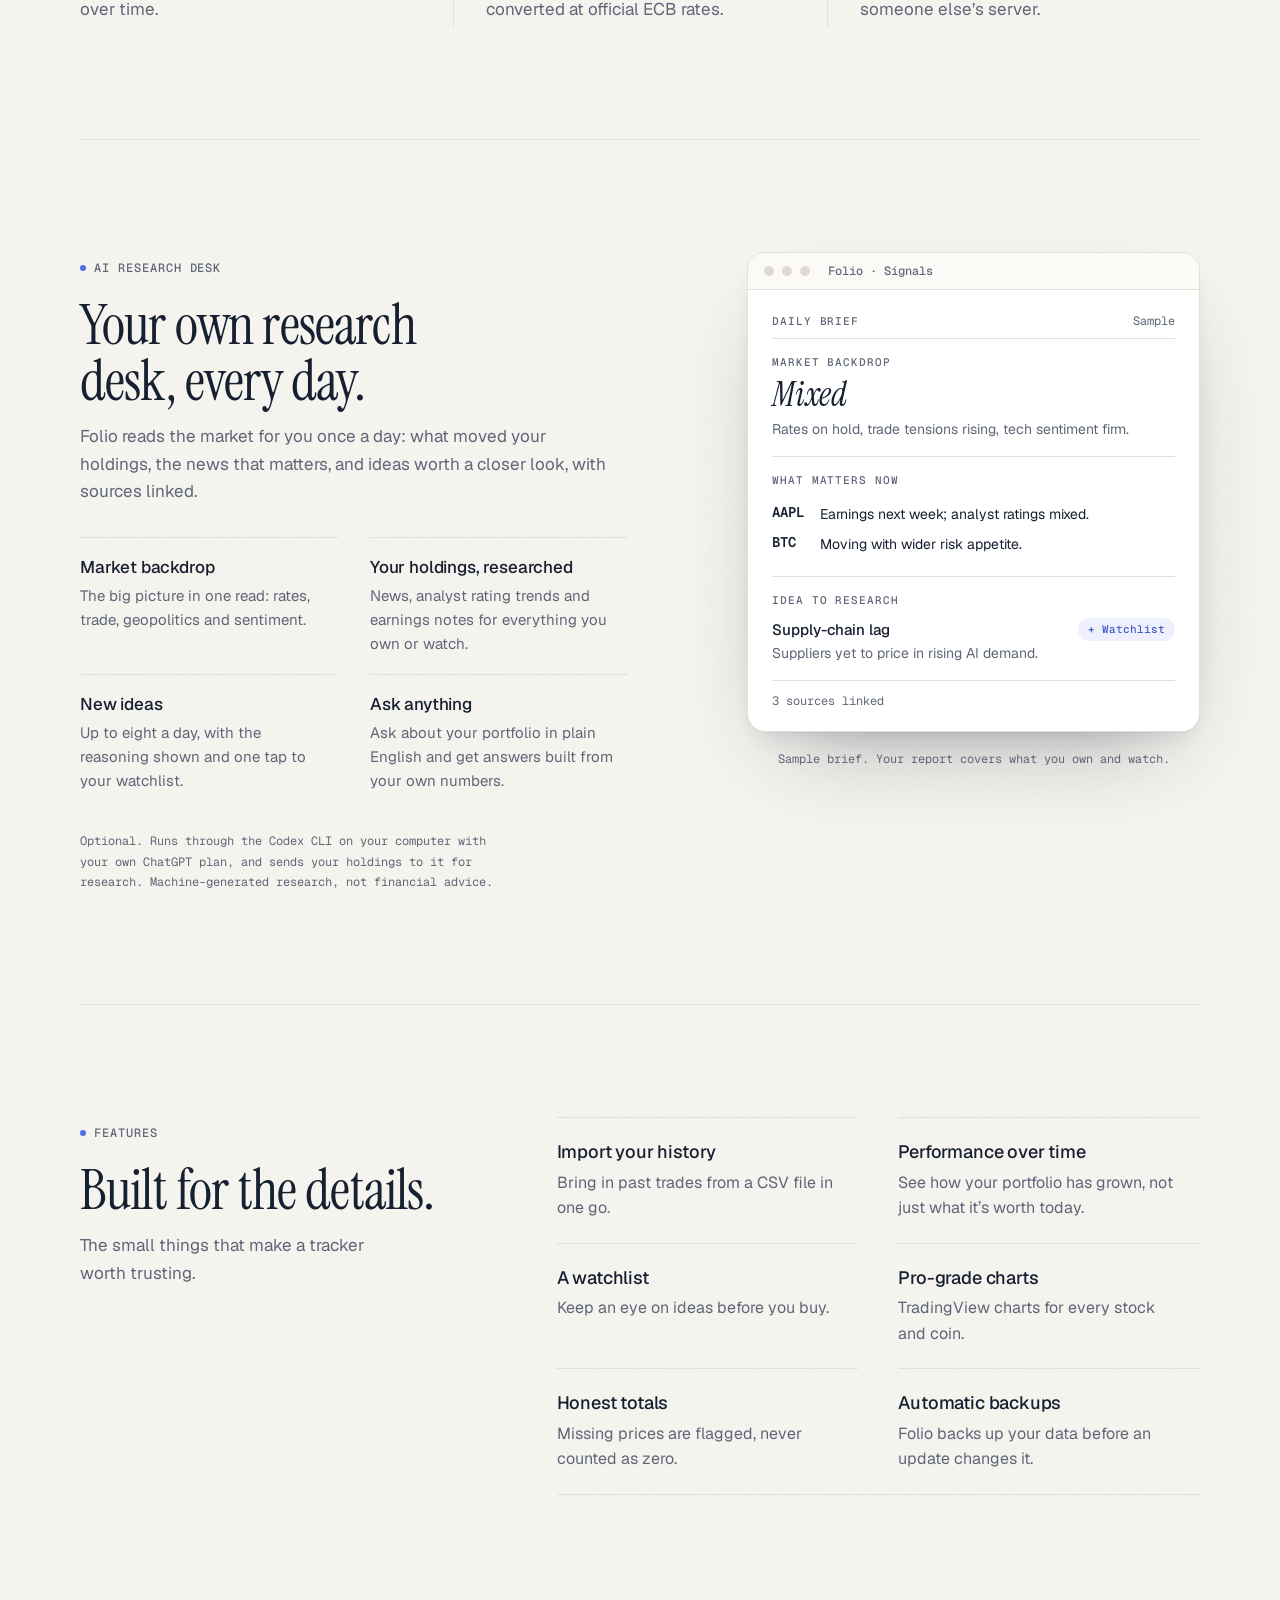
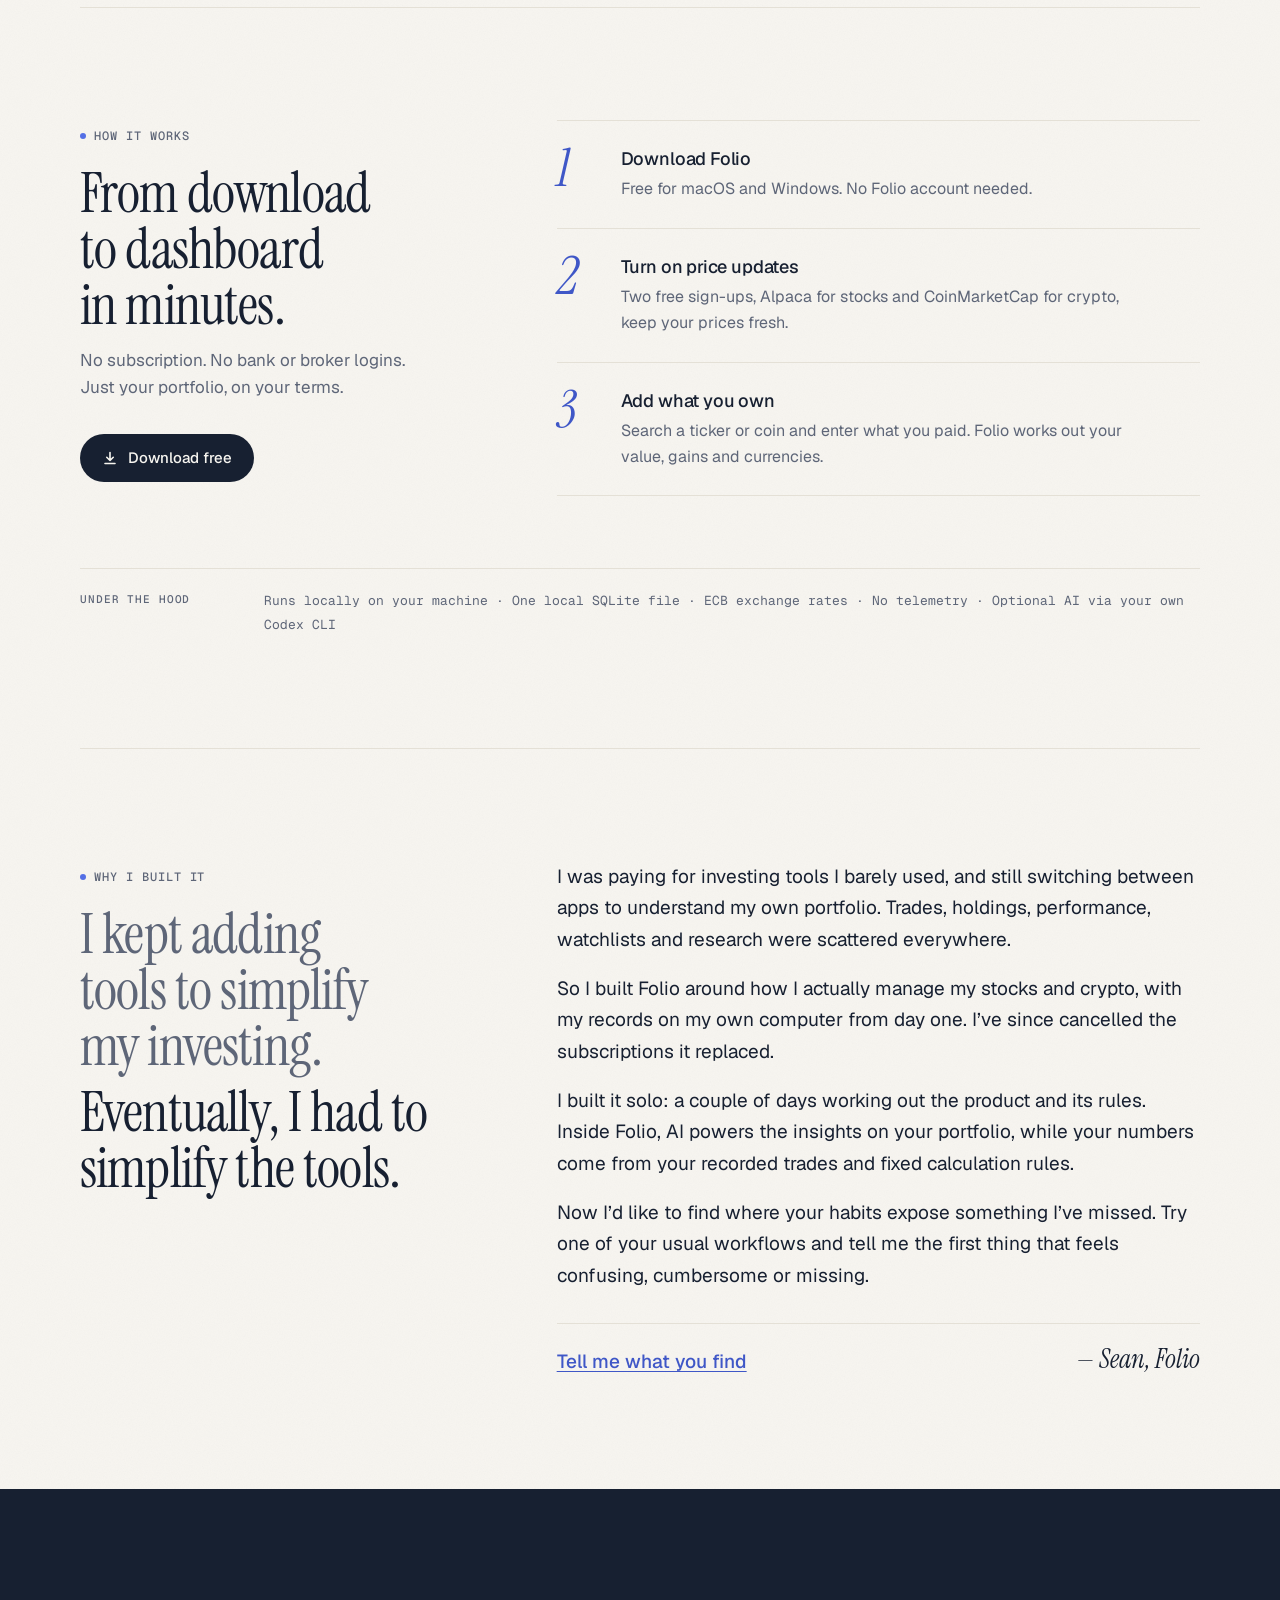
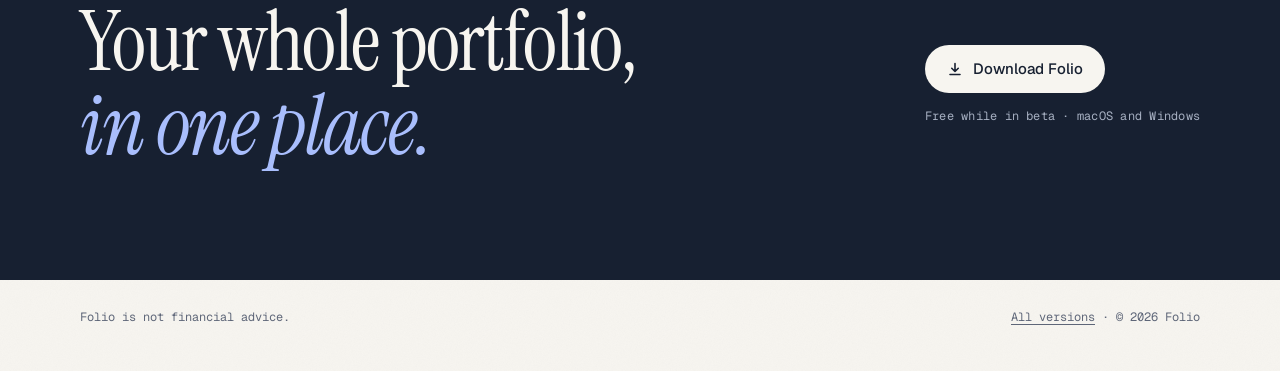
==== commit eacfef8e: "update text" ====
--- a/index.html
+++ b/index.html
@@ -500,7 +500,7 @@
           </p>
           <p>
             I built it solo: a couple of days working out the product and its
-            rules first, then AI did much of the coding while I steered. Inside
+            rules. Inside
             Folio, AI powers the insights on your portfolio, while your numbers
             come from your recorded trades and fixed calculation rules.
           </p>
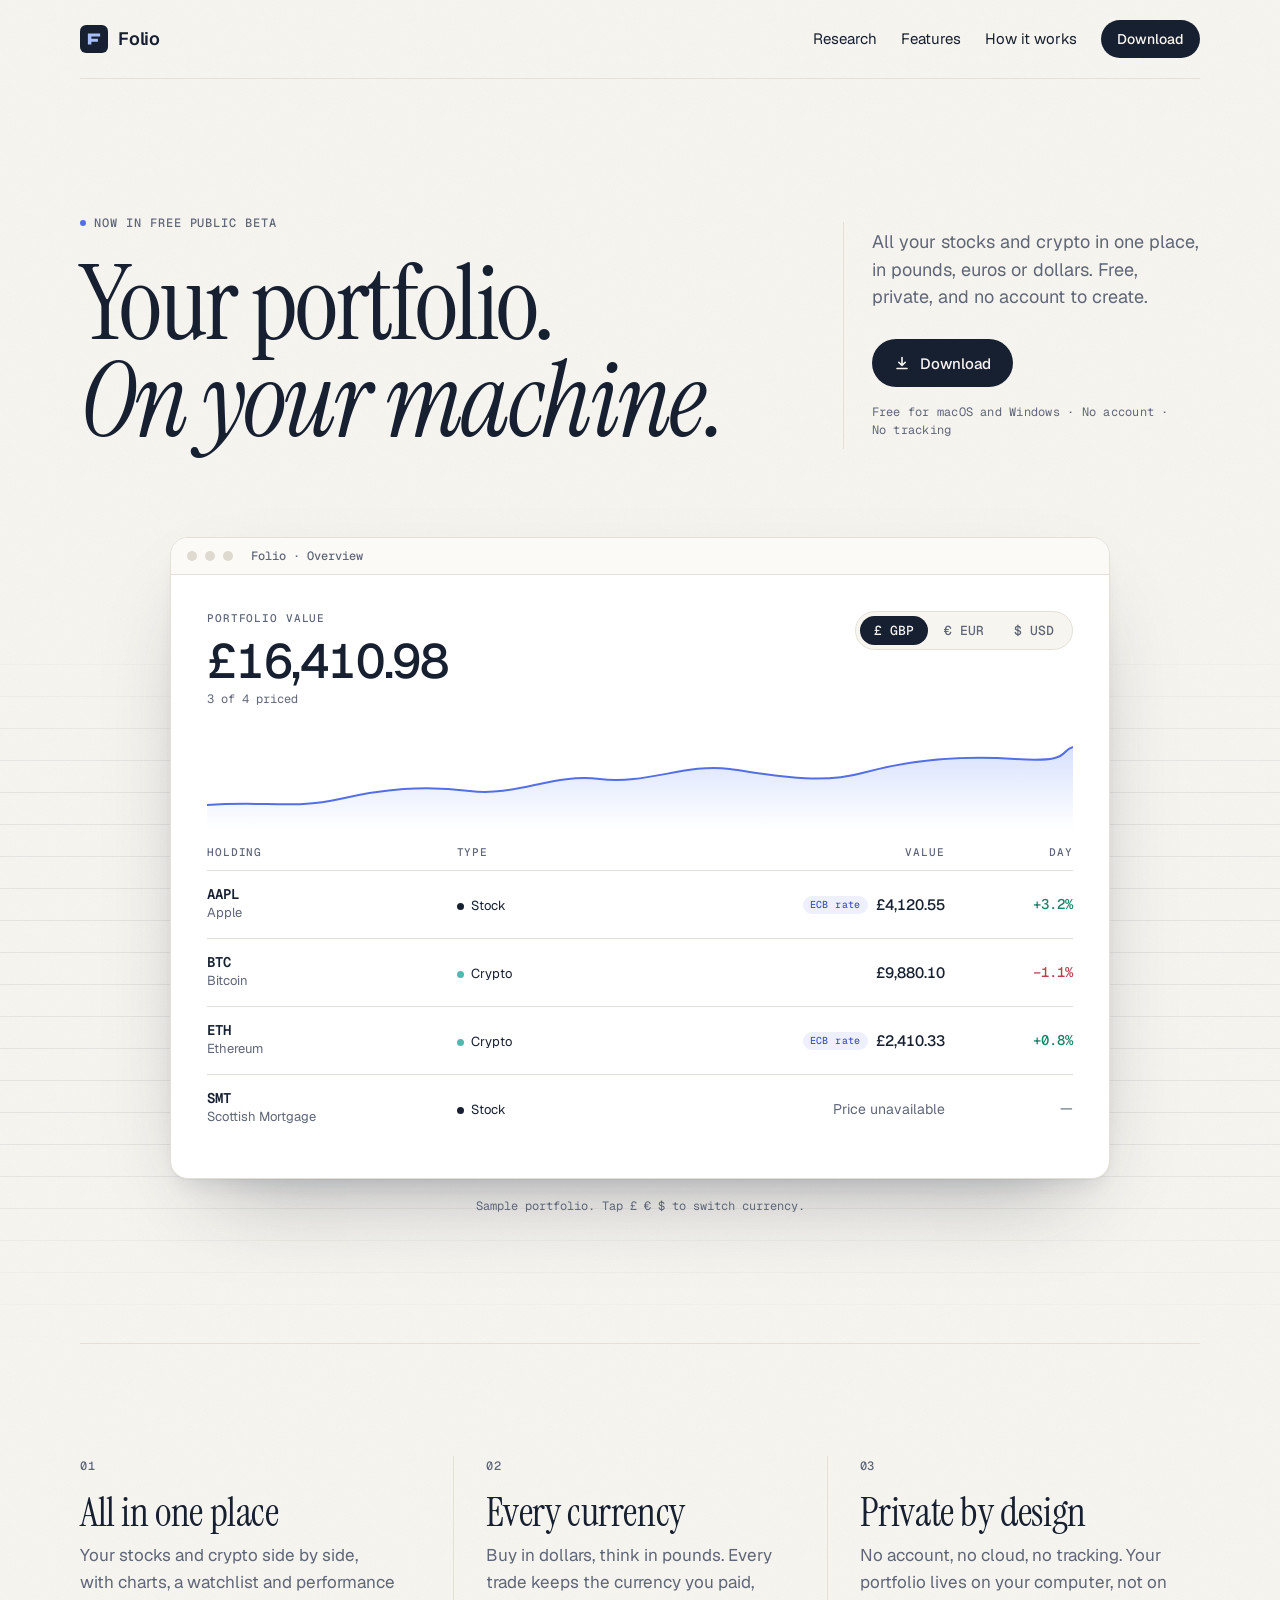
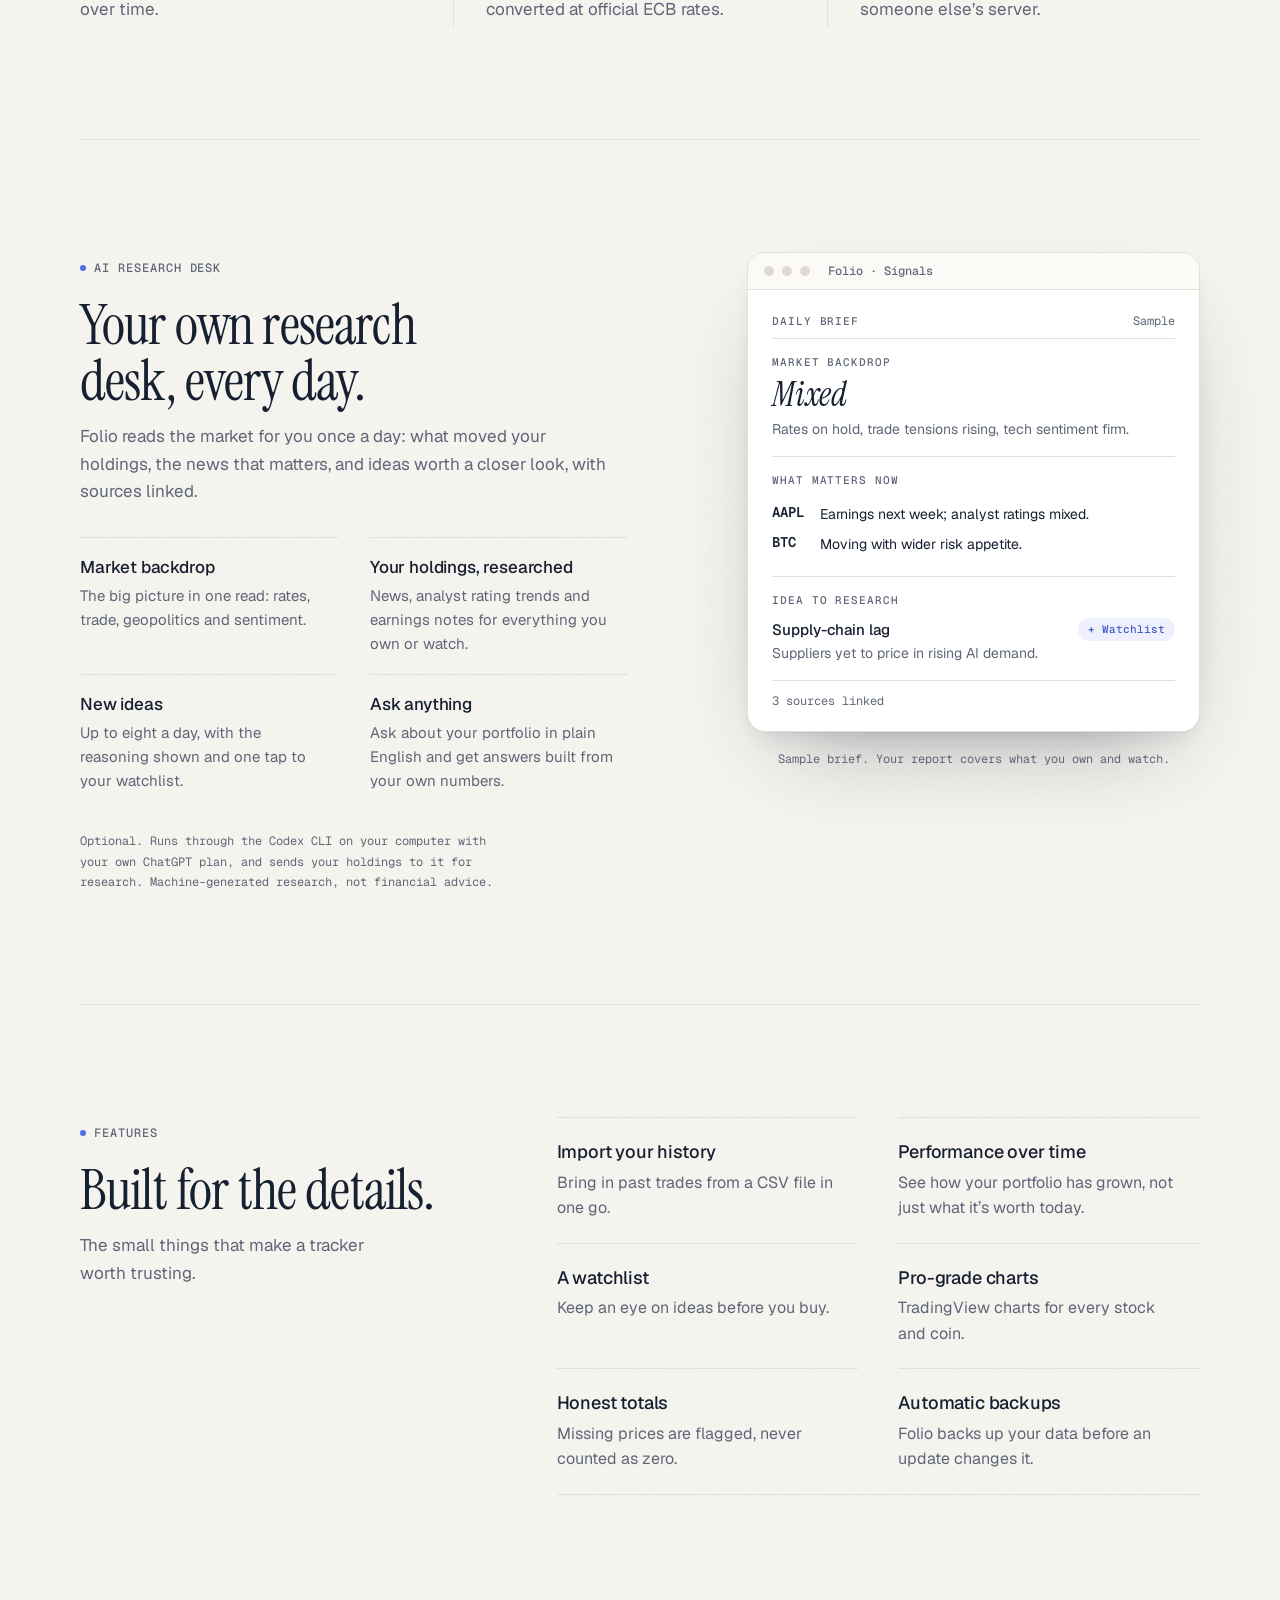
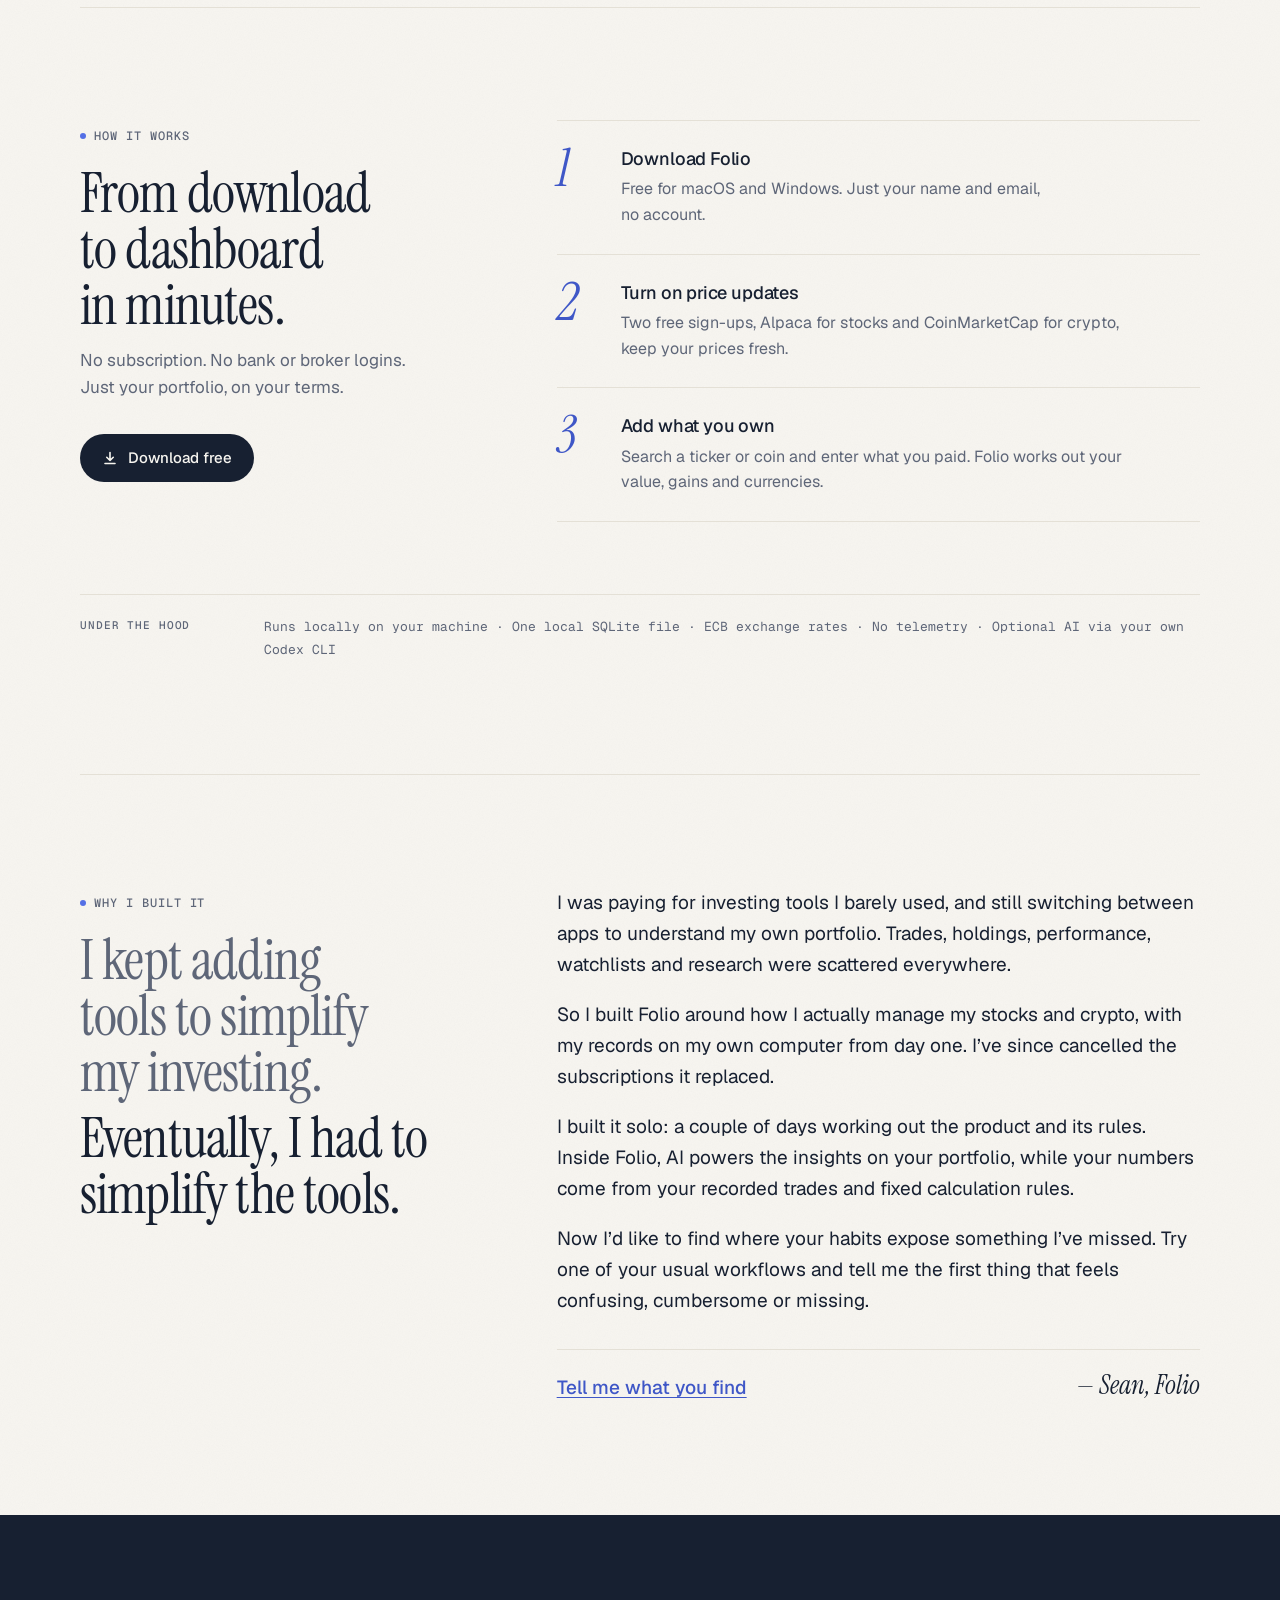
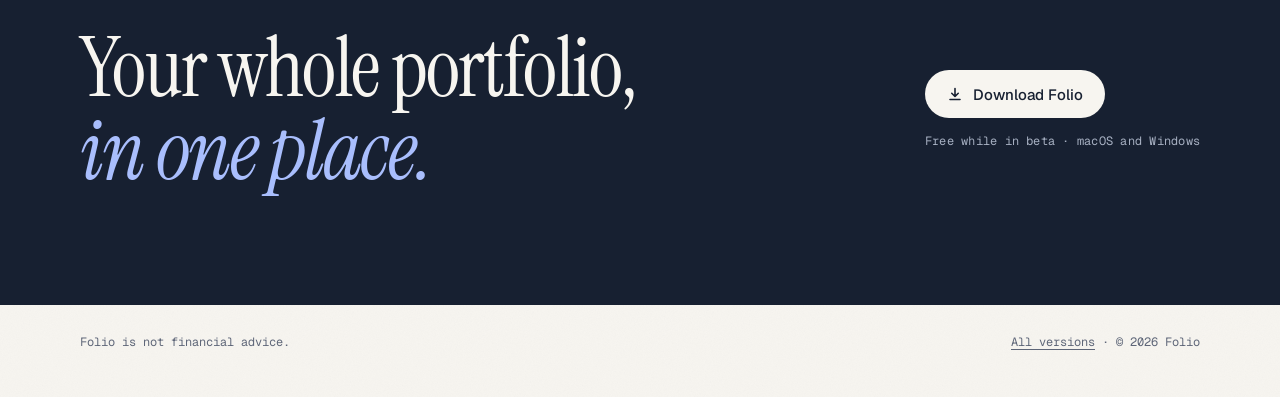
==== commit 5ca606c9: "Ask for name and email before download Download buttons open a form that emails each sign-up to hell" ====
--- a/index.html
+++ b/index.html
@@ -265,7 +265,7 @@
             <p class="entry-num">03</p>
             <h3>Private by design</h3>
             <p>
-              No sign-up, no cloud, no tracking. Your portfolio lives on your
+              No account, no cloud, no tracking. Your portfolio lives on your
               computer, not on someone else’s server.
             </p>
           </article>
@@ -440,7 +440,10 @@
             <span class="how-num" aria-hidden="true">1</span>
             <div>
               <h3>Download Folio</h3>
-              <p>Free for macOS and Windows. No Folio account needed.</p>
+              <p>
+                Free for macOS and Windows. Just your name and email, no
+                account.
+              </p>
             </div>
           </li>
           <li>
@@ -547,5 +550,44 @@
         <span aria-hidden="true"> · </span>© 2026 Folio
       </p>
     </footer>
+
+    <dialog class="gate" data-gate aria-labelledby="gate-title">
+      <form class="gate-form">
+        <h2 id="gate-title">Join the Folio beta</h2>
+        <p class="gate-lede">Your download starts as soon as you send this.</p>
+        <label>
+          Name
+          <input name="name" autocomplete="name" required />
+        </label>
+        <label>
+          Email
+          <input name="email" type="email" autocomplete="email" required />
+        </label>
+        <label class="gate-check">
+          <input name="newsletter" type="checkbox" />
+          Also send me the Folio newsletter
+        </label>
+        <input
+          name="botcheck"
+          type="checkbox"
+          tabindex="-1"
+          autocomplete="off"
+          hidden
+        />
+        <p class="gate-note">
+          We’ll email you beta updates and the occasional feedback survey.
+          Unsubscribe any time.
+        </p>
+        <p class="gate-error" data-gate-error role="alert" hidden>
+          That didn’t send. Check your connection and try again.
+        </p>
+        <div class="gate-actions">
+          <button class="btn" type="submit">Download</button>
+          <button class="gate-close" type="button" data-gate-close>
+            Not now
+          </button>
+        </div>
+      </form>
+    </dialog>
   </body>
 </html>
--- a/assets/site.css
+++ b/assets/site.css
@@ -1153,6 +1153,100 @@
   margin-top: 20px;
 }
 
+/* Download form */
+
+.gate {
+  width: min(440px, 100% - 32px);
+  padding: 32px;
+  border: 1px solid var(--rule);
+  border-radius: 18px;
+  background: var(--card);
+  color: var(--ink);
+}
+
+.gate::backdrop {
+  background: rgb(23 32 49 / 0.5);
+}
+
+.gate-form {
+  display: grid;
+  gap: 16px;
+}
+
+.gate h2 {
+  font: 400 36px/1 var(--serif);
+  letter-spacing: -0.01em;
+}
+
+.gate-lede,
+.gate-note {
+  color: var(--muted);
+  font-size: 15px;
+}
+
+.gate label {
+  display: grid;
+  gap: 6px;
+  font-size: 15px;
+}
+
+.gate input:not([type="checkbox"]) {
+  height: 46px;
+  padding: 0 14px;
+  border: 1px solid var(--rule);
+  border-radius: 10px;
+  background: var(--paper);
+  color: var(--ink);
+  font: inherit;
+}
+
+.gate .gate-check {
+  display: flex;
+  align-items: center;
+  gap: 10px;
+}
+
+.gate-check input {
+  width: 18px;
+  height: 18px;
+  margin: 0;
+  accent-color: var(--accent-ink);
+}
+
+.gate-error {
+  color: var(--loss);
+  font-size: 15px;
+}
+
+.gate-actions {
+  display: flex;
+  align-items: center;
+  gap: 20px;
+}
+
+.gate .btn {
+  border: 0;
+  cursor: pointer;
+}
+
+.gate .btn:disabled {
+  opacity: 0.6;
+  cursor: progress;
+}
+
+.gate-close {
+  padding: 0;
+  border: 0;
+  background: none;
+  color: var(--muted);
+  font: inherit;
+  cursor: pointer;
+}
+
+.gate-close:hover {
+  color: var(--ink);
+}
+
 /* Responsive */
 
 @media (max-width: 900px) {
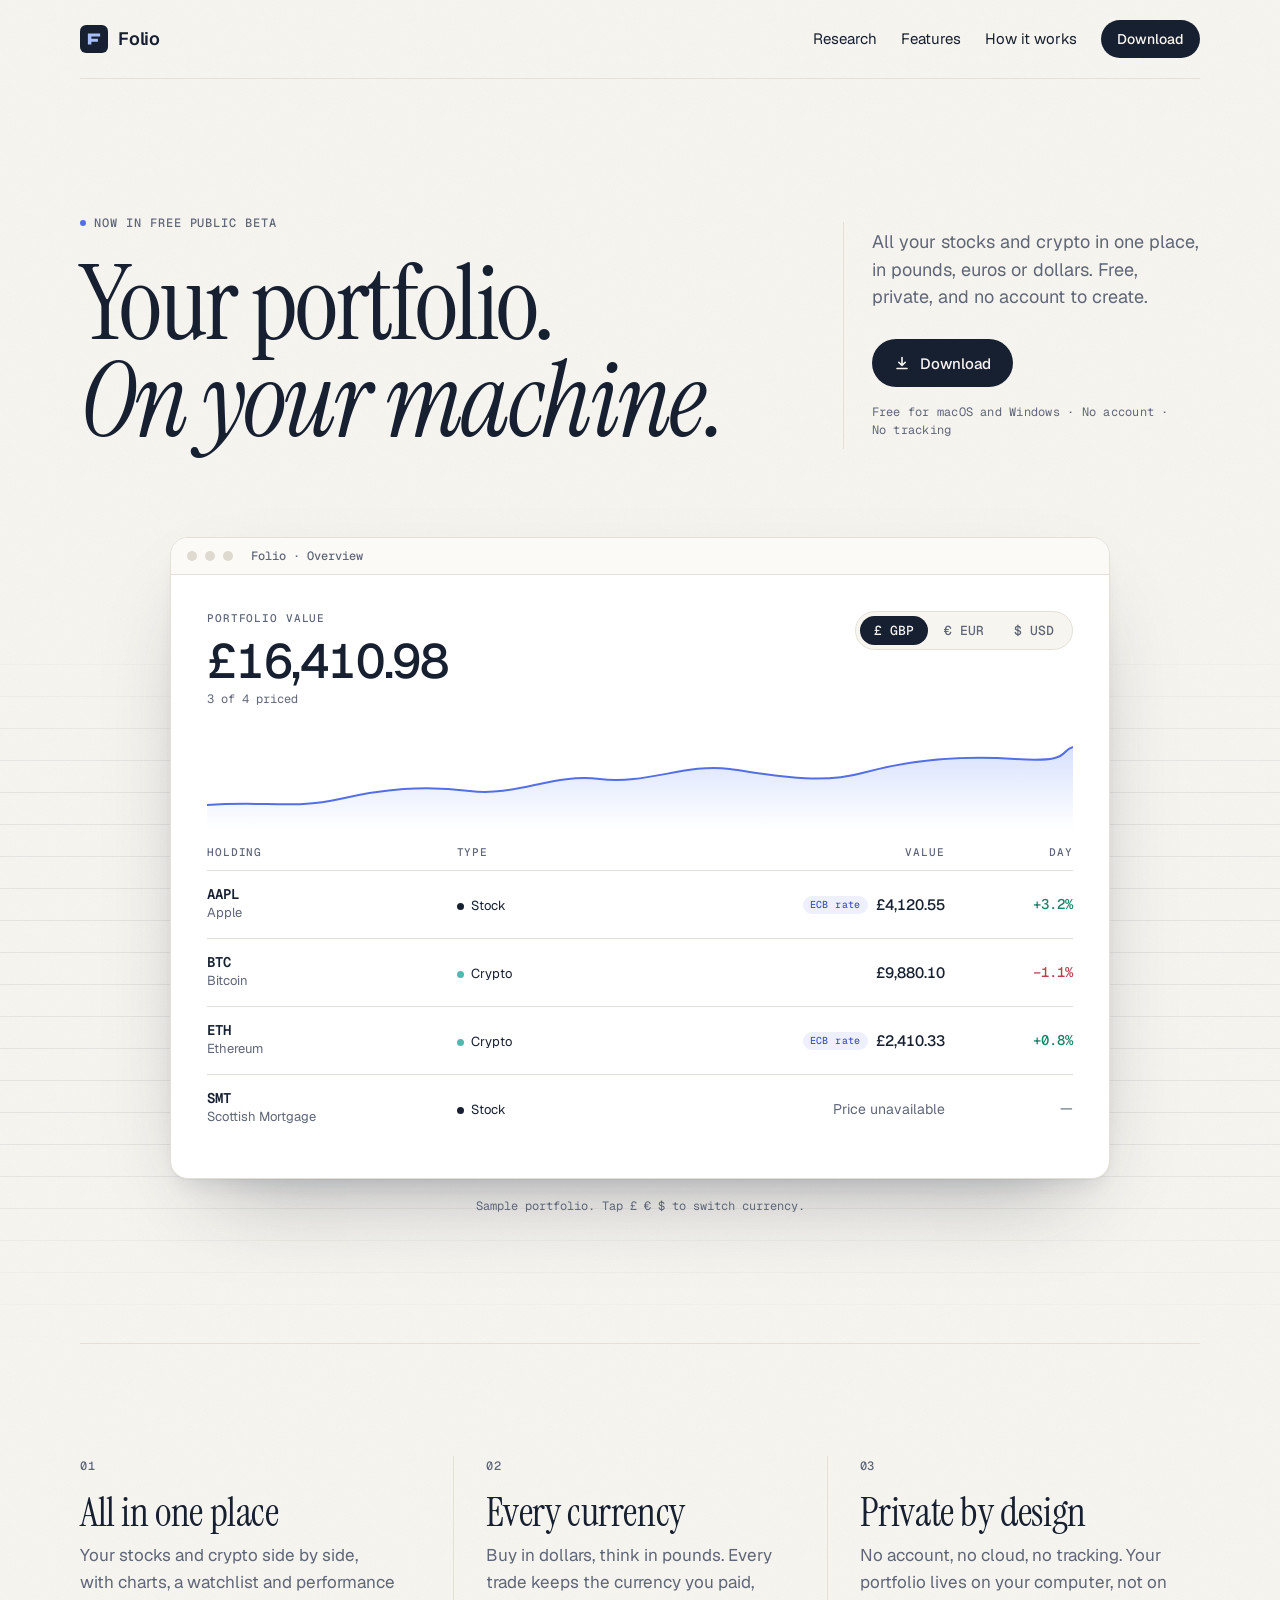
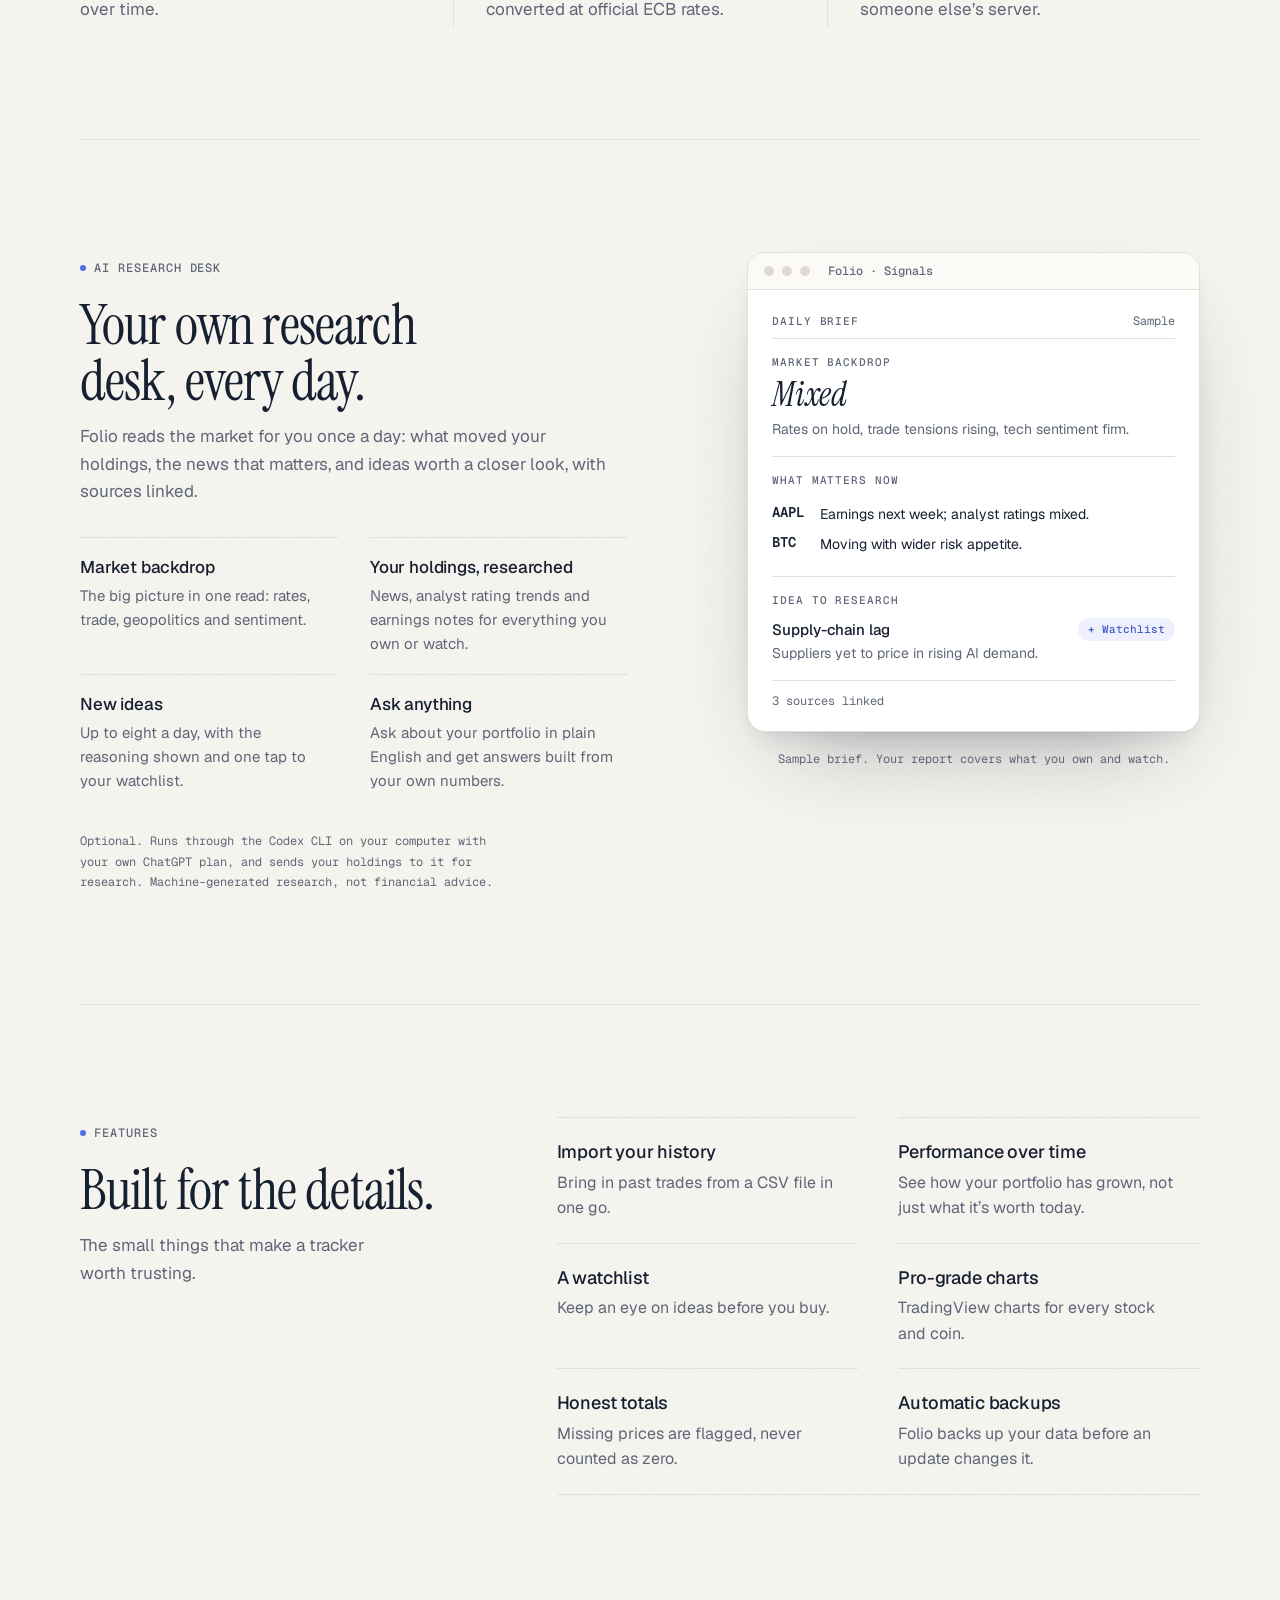
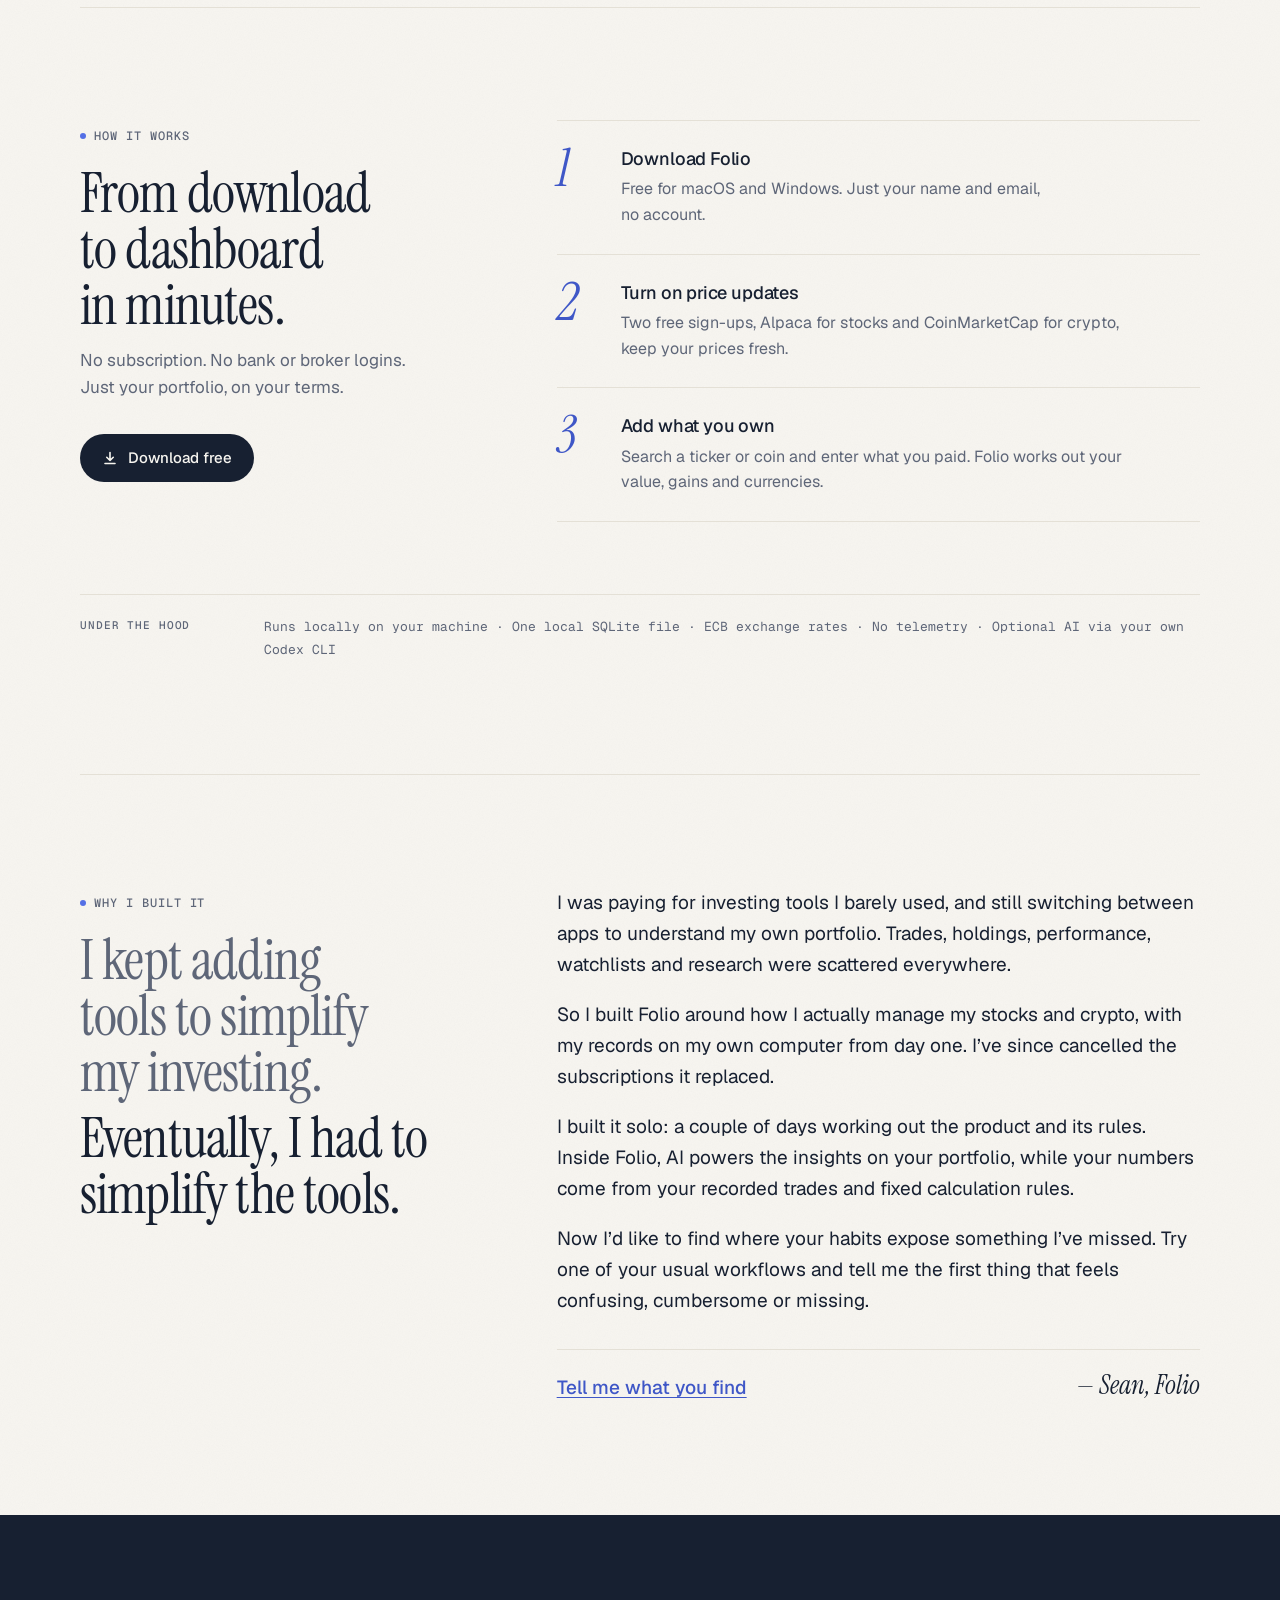
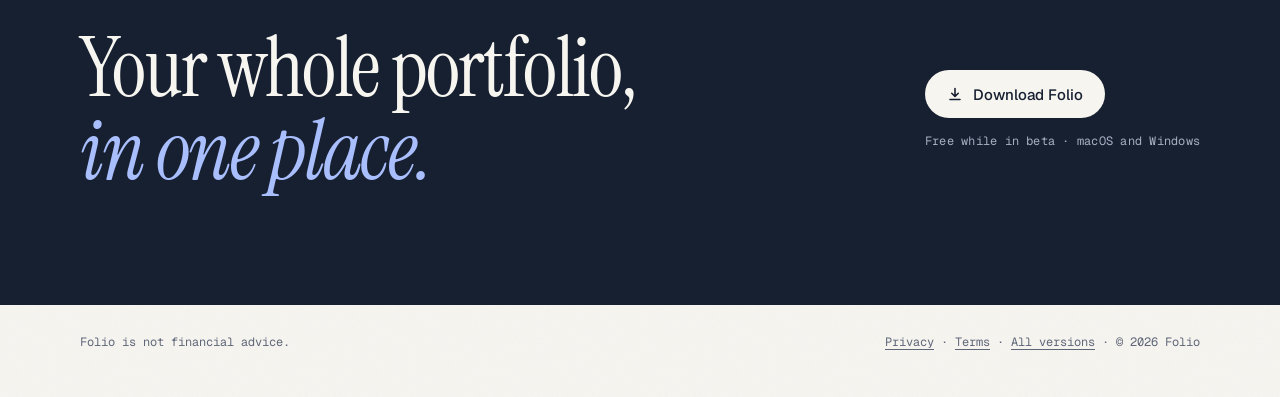
==== commit fc83ba68: "Add privacy notice and terms of use The privacy notice names Sean as responsible for sign-up data an" ====
--- a/index.html
+++ b/index.html
@@ -544,6 +544,10 @@
     <footer class="wrap footer">
       <p>Folio is not financial advice.</p>
       <p>
+        <a href="privacy/">Privacy</a>
+        <span aria-hidden="true"> · </span>
+        <a href="terms/">Terms</a>
+        <span aria-hidden="true"> · </span>
         <a href="https://github.com/Chee19/folio-release/releases"
           >All versions</a
         >
@@ -565,7 +569,7 @@
         </label>
         <label class="gate-check">
           <input name="newsletter" type="checkbox" />
-          Also send me the Folio newsletter
+          Also send me the Folio newsletter and marketing emails
         </label>
         <input
           name="botcheck"
@@ -577,6 +581,10 @@
         <p class="gate-note">
           We’ll email you beta updates and the occasional feedback survey.
           Unsubscribe any time.
+          <a href="privacy/">How we use your details</a>
+        </p>
+        <p class="gate-note">
+          By downloading, you accept the <a href="terms/">terms of use</a>.
         </p>
         <p class="gate-error" data-gate-error role="alert" hidden>
           That didn’t send. Check your connection and try again.
--- a/assets/site.css
+++ b/assets/site.css
@@ -1153,6 +1153,35 @@
   margin-top: 20px;
 }
 
+/* Privacy notice */
+
+.prose {
+  padding-bottom: clamp(64px, 9vw, 112px);
+}
+
+.prose > * {
+  max-width: 68ch;
+}
+
+.prose h2 {
+  margin: 48px 0 14px;
+  font: 400 34px/1.1 var(--serif);
+  letter-spacing: -0.01em;
+}
+
+.prose p,
+.prose ul {
+  margin: 0 0 14px;
+}
+
+.prose ul {
+  padding-left: 1.2em;
+}
+
+.prose li + li {
+  margin-top: 8px;
+}
+
 /* Download form */
 
 .gate {
